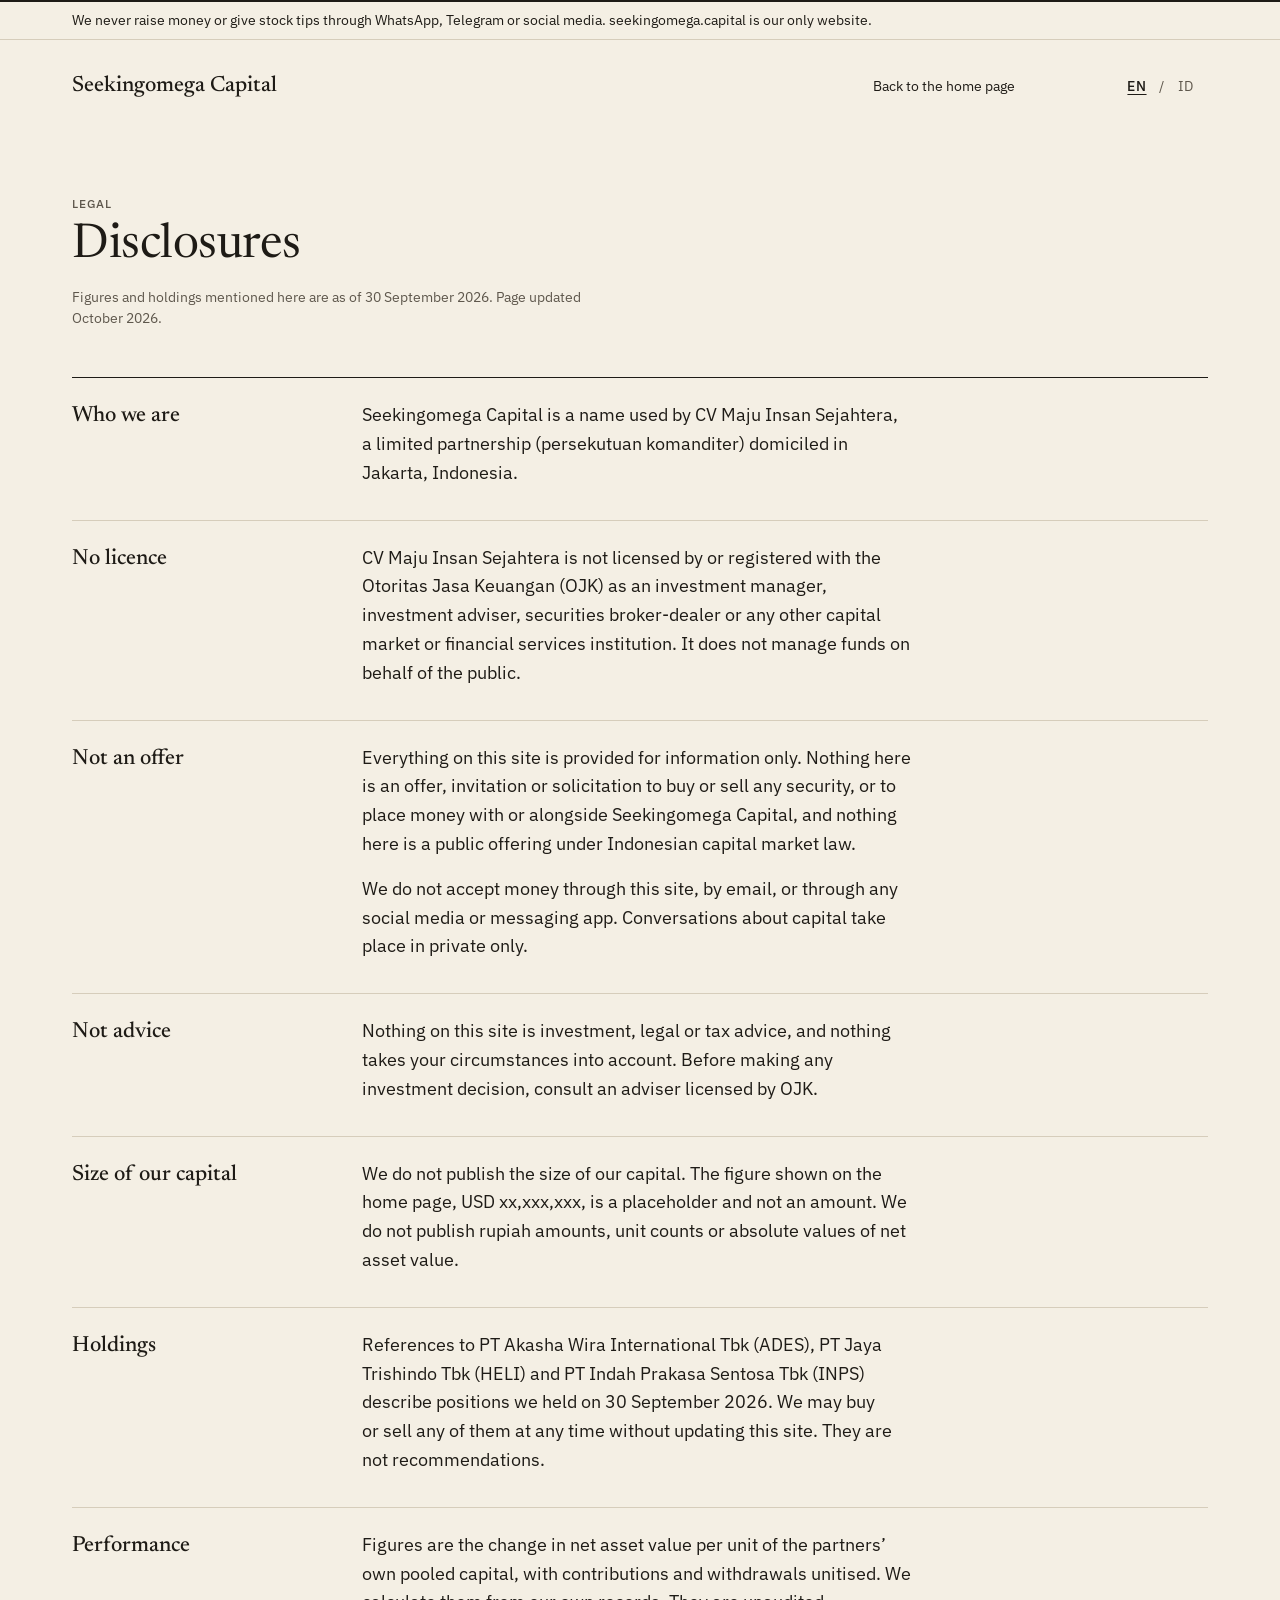
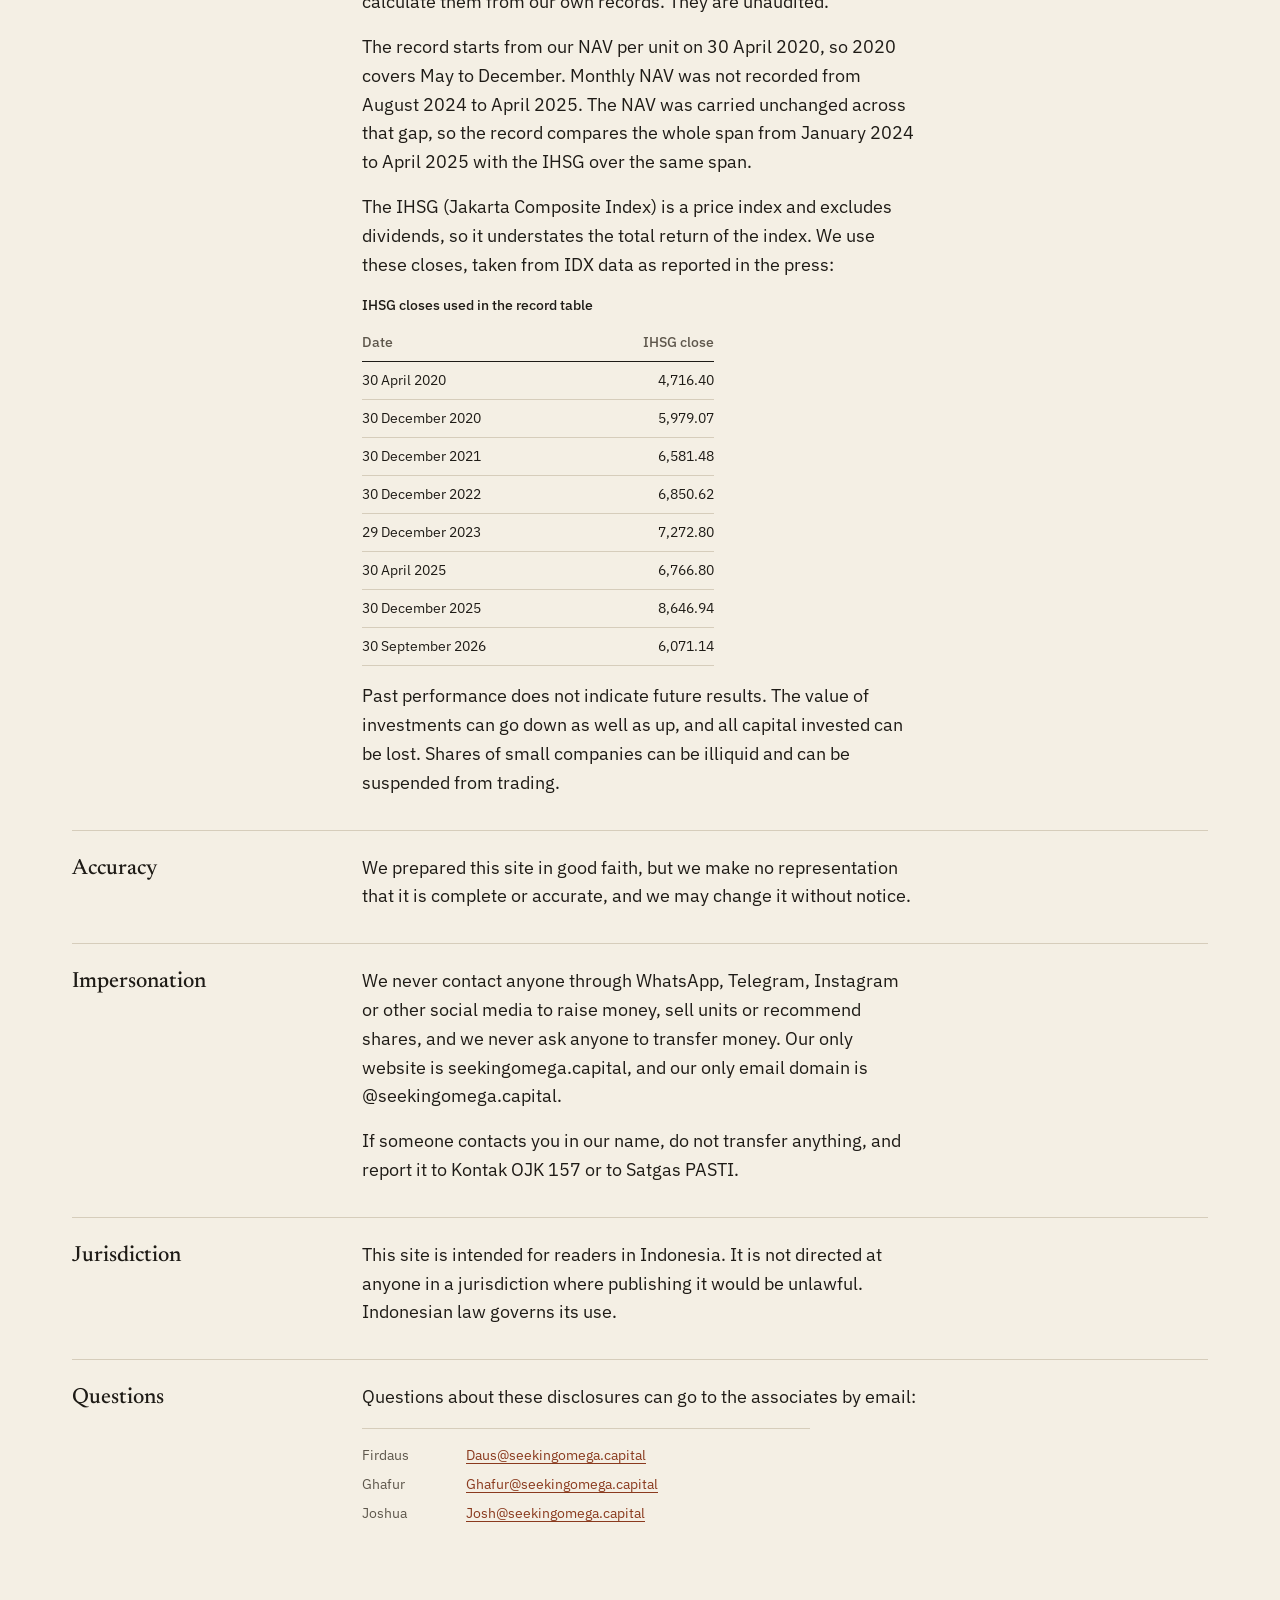
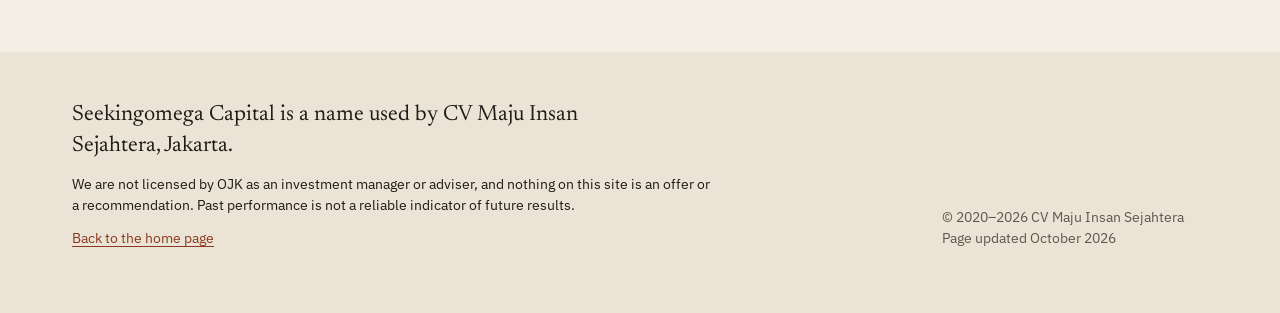
==== disclosures/index.html @ f0bbfca4 "Add Seekingomega Capital landing page Static bilingual (EN/ID) site for GitHub Pages with custom dom" ====
<!doctype html>
<html lang="en" class="no-js">
<head>
<meta charset="utf-8">
<meta name="viewport" content="width=device-width, initial-scale=1">
<title data-i18n="dc.title">Disclosures | Seekingomega Capital</title>
<meta name="description" data-i18n-content="dc.desc" content="Legal disclosures for Seekingomega Capital, a name used by CV Maju Insan Sejahtera, Jakarta. Not licensed by OJK. Not an offer.">
<link rel="canonical" href="https://seekingomega.capital/disclosures/">
<meta property="og:type" content="website">
<meta property="og:site_name" content="Seekingomega Capital">
<meta property="og:title" content="Disclosures | Seekingomega Capital">
<meta property="og:description" data-i18n-content="dc.desc" content="Legal disclosures for Seekingomega Capital, a name used by CV Maju Insan Sejahtera, Jakarta. Not licensed by OJK. Not an offer.">
<meta property="og:url" content="https://seekingomega.capital/disclosures/">
<meta property="og:locale" content="en_US">
<meta property="og:locale:alternate" content="id_ID">
<meta name="theme-color" media="(prefers-color-scheme: light)" content="#F4EFE4">
<meta name="theme-color" media="(prefers-color-scheme: dark)" content="#16130F">
<link rel="icon" href="../assets/favicon.svg" type="image/svg+xml">
<link rel="preconnect" href="https://fonts.googleapis.com">
<link rel="preconnect" href="https://fonts.gstatic.com" crossorigin>
<link rel="stylesheet" href="https://fonts.googleapis.com/css2?family=Newsreader:opsz,wght@6..72,400;6..72,500&amp;family=IBM+Plex+Sans:wght@400;500&amp;display=swap">
<link rel="stylesheet" href="../assets/site.css">
<script>document.documentElement.className = "js";</script>
<script src="../assets/site.js" defer></script>
</head>
<body>
<a class="skip" href="#main" data-i18n="skip">Skip to content</a>

<header class="site-header">
  <div class="notice">
    <p class="wrap" data-i18n="notice">We never raise money or give stock tips through WhatsApp, Telegram or social media. seekingomega.capital is our only website.</p>
  </div>
  <div class="wrap bar">
    <a class="wordmark" href="../">Seekingomega Capital</a>
    <nav class="nav" aria-label="Main" data-i18n-aria="nav.label">
      <ul>
        <li><a href="../" data-i18n="nav.home">Back to the home page</a></li>
      </ul>
    </nav>
    <div class="lang" role="group" aria-label="Language" data-i18n-aria="lang.label">
      <button type="button" data-lang-set="en" aria-pressed="true" lang="en">EN<span class="vh"> English</span></button>
      <span aria-hidden="true">/</span>
      <button type="button" data-lang-set="id" aria-pressed="false" lang="id">ID<span class="vh"> Bahasa Indonesia</span></button>
    </div>
  </div>
</header>

<main id="main" tabindex="-1">
  <div class="doc-head wrap">
    <p class="eyebrow" data-i18n="dc.eyebrow">Legal</p>
    <h1 id="doc-title" data-i18n="dc.h1">Disclosures</h1>
    <p class="stamp" data-i18n="dc.stamp">Figures and holdings mentioned here are as of 30 September 2026. Page updated October 2026.</p>
  </div>

  <div class="doc-wrap">
    <div data-lang-block="en" lang="en">
      <section class="doc-item" aria-labelledby="en-1">
        <div class="wrap grid">
          <h2 id="en-1">Who we are</h2>
          <div class="body">
            <p>Seekingomega Capital is a name used by CV Maju Insan Sejahtera, a limited partnership (<span lang="id">persekutuan komanditer</span>) domiciled in Jakarta, Indonesia.</p>
          </div>
        </div>
      </section>
      <section class="doc-item" aria-labelledby="en-2">
        <div class="wrap grid">
          <h2 id="en-2">No licence</h2>
          <div class="body">
            <p>CV Maju Insan Sejahtera is not licensed by or registered with the Otoritas Jasa Keuangan (OJK) as an investment manager, investment adviser, securities broker-dealer or any other capital market or financial services institution. It does not manage funds on behalf of the public.</p>
          </div>
        </div>
      </section>
      <section class="doc-item" aria-labelledby="en-3">
        <div class="wrap grid">
          <h2 id="en-3">Not an offer</h2>
          <div class="body">
            <p>Everything on this site is provided for information only. Nothing here is an offer, invitation or solicitation to buy or sell any security, or to place money with or alongside Seekingomega Capital, and nothing here is a public offering under Indonesian capital market law.</p>
            <p>We do not accept money through this site, by email, or through any social media or messaging app. Conversations about capital take place in private only.</p>
          </div>
        </div>
      </section>
      <section class="doc-item" aria-labelledby="en-4">
        <div class="wrap grid">
          <h2 id="en-4">Not advice</h2>
          <div class="body">
            <p>Nothing on this site is investment, legal or tax advice, and nothing takes your circumstances into account. Before making any investment decision, consult an adviser licensed by OJK.</p>
          </div>
        </div>
      </section>
      <section class="doc-item" aria-labelledby="en-5">
        <div class="wrap grid">
          <h2 id="en-5">Size of our capital</h2>
          <div class="body">
            <p>We do not publish the size of our capital. The figure shown on the home page, USD xx,xxx,xxx, is a placeholder and not an amount. We do not publish rupiah amounts, unit counts or absolute values of net asset value.</p>
          </div>
        </div>
      </section>
      <section class="doc-item" aria-labelledby="en-6">
        <div class="wrap grid">
          <h2 id="en-6">Holdings</h2>
          <div class="body">
            <p>References to PT Akasha Wira International Tbk (ADES), PT Jaya Trishindo Tbk (HELI) and PT Indah Prakasa Sentosa Tbk (INPS) describe positions we held on 30 September 2026. We may buy or sell any of them at any time without updating this site. They are not recommendations.</p>
          </div>
        </div>
      </section>
      <section class="doc-item" aria-labelledby="en-7">
        <div class="wrap grid">
          <h2 id="en-7">Performance</h2>
          <div class="body">
            <p>Figures are the change in net asset value per unit of the partners’ own pooled capital, with contributions and withdrawals unitised. We calculate them from our own records. They are unaudited.</p>
            <p>The record starts from our NAV per unit on 30 April 2020, so 2020 covers May to December. Monthly NAV was not recorded from August 2024 to April 2025. The NAV was carried unchanged across that gap, so the record compares the whole span from January 2024 to April 2025 with the IHSG over the same span.</p>
            <p>The IHSG (Jakarta Composite Index) is a price index and excludes dividends, so it understates the total return of the index. We use these closes, taken from IDX data as reported in the press:</p>
            <table class="closes">
              <caption>IHSG closes used in the record table</caption>
              <thead><tr><th scope="col">Date</th><th scope="col">IHSG close</th></tr></thead>
              <tbody>
                <tr><th scope="row">30 April 2020</th><td>4,716.40</td></tr>
                <tr><th scope="row">30 December 2020</th><td>5,979.07</td></tr>
                <tr><th scope="row">30 December 2021</th><td>6,581.48</td></tr>
                <tr><th scope="row">30 December 2022</th><td>6,850.62</td></tr>
                <tr><th scope="row">29 December 2023</th><td>7,272.80</td></tr>
                <tr><th scope="row">30 April 2025</th><td>6,766.80</td></tr>
                <tr><th scope="row">30 December 2025</th><td>8,646.94</td></tr>
                <tr><th scope="row">30 September 2026</th><td>6,071.14</td></tr>
              </tbody>
            </table>
            <p>Past performance does not indicate future results. The value of investments can go down as well as up, and all capital invested can be lost. Shares of small companies can be illiquid and can be suspended from trading.</p>
          </div>
        </div>
      </section>
      <section class="doc-item" aria-labelledby="en-8">
        <div class="wrap grid">
          <h2 id="en-8">Accuracy</h2>
          <div class="body">
            <p>We prepared this site in good faith, but we make no representation that it is complete or accurate, and we may change it without notice.</p>
          </div>
        </div>
      </section>
      <section class="doc-item" aria-labelledby="en-9">
        <div class="wrap grid">
          <h2 id="en-9">Impersonation</h2>
          <div class="body">
            <p>We never contact anyone through WhatsApp, Telegram, Instagram or other social media to raise money, sell units or recommend shares, and we never ask anyone to transfer money. Our only website is seekingomega.capital, and our only email domain is @seekingomega.capital.</p>
            <p>If someone contacts you in our name, do not transfer anything, and report it to Kontak OJK 157 or to Satgas PASTI.</p>
          </div>
        </div>
      </section>
      <section class="doc-item" aria-labelledby="en-10">
        <div class="wrap grid">
          <h2 id="en-10">Jurisdiction</h2>
          <div class="body">
            <p>This site is intended for readers in Indonesia. It is not directed at anyone in a jurisdiction where publishing it would be unlawful. Indonesian law governs its use.</p>
          </div>
        </div>
      </section>
      <section class="doc-item" aria-labelledby="en-q">
        <div class="wrap grid">
          <h2 id="en-q">Questions</h2>
          <div class="body">
            <p>Questions about these disclosures can go to the associates by email:</p>
            <dl class="addresses">
              <div><dt>Firdaus</dt><dd><a href="mailto:Daus@seekingomega.capital">Daus@seekingomega.capital</a></dd></div>
              <div><dt>Ghafur</dt><dd><a href="mailto:Ghafur@seekingomega.capital">Ghafur@seekingomega.capital</a></dd></div>
              <div><dt>Joshua</dt><dd><a href="mailto:Josh@seekingomega.capital">Josh@seekingomega.capital</a></dd></div>
            </dl>
          </div>
        </div>
      </section>
    </div>

    <div data-lang-block="id" lang="id" hidden>
      <section class="doc-item" aria-labelledby="id-1">
        <div class="wrap grid">
          <h2 id="id-1">Tentang kami</h2>
          <div class="body">
            <p>Seekingomega Capital adalah nama yang digunakan oleh CV Maju Insan Sejahtera, persekutuan komanditer yang berkedudukan di Jakarta, Indonesia.</p>
          </div>
        </div>
      </section>
      <section class="doc-item" aria-labelledby="id-2">
        <div class="wrap grid">
          <h2 id="id-2">Tidak berizin</h2>
          <div class="body">
            <p>CV Maju Insan Sejahtera tidak memiliki izin dari dan tidak terdaftar di Otoritas Jasa Keuangan (OJK) sebagai manajer investasi, penasihat investasi, perantara pedagang efek, atau lembaga pasar modal maupun lembaga jasa keuangan lainnya. CV Maju Insan Sejahtera tidak mengelola dana masyarakat.</p>
          </div>
        </div>
      </section>
      <section class="doc-item" aria-labelledby="id-3">
        <div class="wrap grid">
          <h2 id="id-3">Bukan penawaran</h2>
          <div class="body">
            <p>Seluruh isi situs ini disediakan hanya sebagai informasi. Tidak ada isi situs ini yang merupakan penawaran, ajakan, atau permintaan untuk membeli atau menjual efek apa pun, atau untuk menempatkan dana pada atau bersama Seekingomega Capital, dan tidak ada isi situs ini yang merupakan penawaran umum menurut peraturan perundang-undangan pasar modal Indonesia.</p>
            <p>Kami tidak menerima dana melalui situs ini, surel, media sosial, maupun aplikasi pesan. Pembicaraan mengenai modal hanya dilakukan secara tertutup.</p>
          </div>
        </div>
      </section>
      <section class="doc-item" aria-labelledby="id-4">
        <div class="wrap grid">
          <h2 id="id-4">Bukan nasihat</h2>
          <div class="body">
            <p>Isi situs ini bukan nasihat investasi, hukum, atau perpajakan, dan tidak memperhitungkan keadaan Anda. Sebelum mengambil keputusan investasi, konsultasikan dengan penasihat yang memiliki izin OJK.</p>
          </div>
        </div>
      </section>
      <section class="doc-item" aria-labelledby="id-5">
        <div class="wrap grid">
          <h2 id="id-5">Besaran modal</h2>
          <div class="body">
            <p>Kami tidak mempublikasikan besaran modal kami. Angka yang tercantum di halaman utama, USD xx.xxx.xxx, hanya penanda tempat dan bukan suatu jumlah. Kami tidak mempublikasikan jumlah dalam rupiah, jumlah unit, maupun nilai absolut NAB.</p>
          </div>
        </div>
      </section>
      <section class="doc-item" aria-labelledby="id-6">
        <div class="wrap grid">
          <h2 id="id-6">Kepemilikan</h2>
          <div class="body">
            <p>Penyebutan PT Akasha Wira International Tbk (ADES), PT Jaya Trishindo Tbk (HELI), dan PT Indah Prakasa Sentosa Tbk (INPS) menjelaskan posisi yang kami miliki pada 30 September 2026. Kami dapat membeli atau menjual saham tersebut kapan saja tanpa memperbarui situs ini. Penyebutan tersebut bukan rekomendasi.</p>
          </div>
        </div>
      </section>
      <section class="doc-item" aria-labelledby="id-7">
        <div class="wrap grid">
          <h2 id="id-7">Kinerja</h2>
          <div class="body">
            <p>Angka kinerja adalah perubahan nilai aktiva bersih per unit atas modal milik para mitra sendiri yang dihimpun bersama, dengan setoran dan penarikan dihitung dalam satuan unit. Angka ini kami hitung sendiri dari catatan kami dan tidak diaudit.</p>
            <p>Rekam jejak dimulai dari NAB per unit kami pada 30 April 2020, sehingga tahun 2020 mencakup Mei sampai Desember. NAB bulanan tidak dicatat dari Agustus 2024 sampai April 2025. Selama jeda tersebut NAB dianggap tetap, sehingga rekam jejak membandingkan seluruh rentang Januari 2024 sampai April 2025 dengan IHSG pada rentang yang sama.</p>
            <p>IHSG (Indeks Harga Saham Gabungan) adalah indeks harga dan tidak memperhitungkan dividen, sehingga lebih rendah daripada imbal hasil total indeks. Kami menggunakan harga penutupan berikut, yang berasal dari data BEI sebagaimana diberitakan media:</p>
            <table class="closes">
              <caption>Penutupan IHSG yang digunakan dalam tabel kinerja</caption>
              <thead><tr><th scope="col">Tanggal</th><th scope="col">Penutupan IHSG</th></tr></thead>
              <tbody>
                <tr><th scope="row">30 April 2020</th><td>4.716,40</td></tr>
                <tr><th scope="row">30 Desember 2020</th><td>5.979,07</td></tr>
                <tr><th scope="row">30 Desember 2021</th><td>6.581,48</td></tr>
                <tr><th scope="row">30 Desember 2022</th><td>6.850,62</td></tr>
                <tr><th scope="row">29 Desember 2023</th><td>7.272,80</td></tr>
                <tr><th scope="row">30 April 2025</th><td>6.766,80</td></tr>
                <tr><th scope="row">30 Desember 2025</th><td>8.646,94</td></tr>
                <tr><th scope="row">30 September 2026</th><td>6.071,14</td></tr>
              </tbody>
            </table>
            <p>Kinerja masa lalu bukan merupakan indikator yang dapat diandalkan untuk hasil di masa depan. Nilai investasi dapat turun maupun naik, dan seluruh modal yang ditempatkan dapat hilang. Saham perusahaan kecil dapat kurang likuid dan perdagangannya dapat dihentikan sementara.</p>
          </div>
        </div>
      </section>
      <section class="doc-item" aria-labelledby="id-8">
        <div class="wrap grid">
          <h2 id="id-8">Ketepatan informasi</h2>
          <div class="body">
            <p>Kami menyusun situs ini dengan iktikad baik, tetapi kami tidak menyatakan bahwa isinya lengkap atau akurat, dan kami dapat mengubahnya tanpa pemberitahuan.</p>
          </div>
        </div>
      </section>
      <section class="doc-item" aria-labelledby="id-9">
        <div class="wrap grid">
          <h2 id="id-9">Penipuan yang mengatasnamakan kami</h2>
          <div class="body">
            <p>Kami tidak pernah menghubungi siapa pun melalui WhatsApp, Telegram, Instagram, atau media sosial lain untuk menghimpun dana, menjual unit, atau merekomendasikan saham, dan tidak pernah meminta siapa pun mentransfer dana. Satu-satunya situs kami adalah seekingomega.capital, dan satu-satunya domain surel kami adalah @seekingomega.capital.</p>
            <p>Apabila ada pihak yang menghubungi Anda atas nama kami, jangan mentransfer apa pun, dan laporkan kepada Kontak OJK 157 atau Satgas PASTI.</p>
          </div>
        </div>
      </section>
      <section class="doc-item" aria-labelledby="id-10">
        <div class="wrap grid">
          <h2 id="id-10">Yurisdiksi</h2>
          <div class="body">
            <p>Situs ini ditujukan bagi pembaca di Indonesia dan tidak ditujukan kepada siapa pun di yurisdiksi yang melarang publikasinya. Penggunaan situs ini tunduk pada hukum Indonesia.</p>
          </div>
        </div>
      </section>
      <section class="doc-item" aria-labelledby="id-q">
        <div class="wrap grid">
          <h2 id="id-q">Pertanyaan</h2>
          <div class="body">
            <p>Pertanyaan mengenai pengungkapan ini dapat dikirim melalui surel kepada para associate:</p>
            <dl class="addresses">
              <div><dt>Firdaus</dt><dd><a href="mailto:Daus@seekingomega.capital">Daus@seekingomega.capital</a></dd></div>
              <div><dt>Ghafur</dt><dd><a href="mailto:Ghafur@seekingomega.capital">Ghafur@seekingomega.capital</a></dd></div>
              <div><dt>Joshua</dt><dd><a href="mailto:Josh@seekingomega.capital">Josh@seekingomega.capital</a></dd></div>
            </dl>
          </div>
        </div>
      </section>
    </div>
  </div>
</main>

<footer class="site-footer">
  <div class="wrap grid">
    <div class="foot-main">
      <p class="entity" data-i18n="ft.entity">Seekingomega Capital is a name used by CV Maju Insan Sejahtera, Jakarta.</p>
      <p data-i18n="ft.legal">We are not licensed by OJK as an investment manager or adviser, and nothing on this site is an offer or a recommendation. Past performance is not a reliable indicator of future results.</p>
      <p><a href="../" data-i18n="ft.home">Back to the home page</a></p>
    </div>
    <div class="foot-meta">
      <p>© 2020–2026 CV Maju Insan Sejahtera</p>
      <p data-i18n="ft.updated">Page updated October 2026</p>
    </div>
  </div>
</footer>
</body>
</html>
---- assets/site.css ----
:root {
  --paper: #F4EFE4;
  --paper-raised: #FBF8F1;
  --paper-sunk: #EBE4D6;
  --ink: #1E1B16;
  --ink-muted: #5E574C;
  --rule: #D6CDBB;
  --accent: #8A3A1E;
  --accent-strong: #6E2D16;
  color-scheme: light;

  --serif: "Newsreader", Georgia, "Times New Roman", serif;
  --sans: "IBM Plex Sans", system-ui, -apple-system, "Segoe UI", sans-serif;

    --f5: 4rem;      --l5: 1;
  --f4: 3rem;      --l4: 1.05;
  --f3: 2.25rem;   --l3: 1.15;
  --f2: 1.75rem;   --l2: 1.25;
  --f1: 1.375rem;  --l1: 1.4;
  --f0: 1.125rem;  --l0: 1.6;
  --fm1: 0.875rem; --lm1: 1.5;
  --fm2: 0.75rem;  --lm2: 1.4;

    --s-1: 0.25rem; --s-2: 0.5rem; --s-3: 0.75rem; --s-4: 1rem; --s-5: 1.5rem;
  --s-6: 2rem; --s-7: 3rem; --s-8: 4rem; --s-9: 6rem; --s-10: 8rem;

  --gutter: 1rem;
  --section: var(--s-8);
}

@media (prefers-color-scheme: dark) {
  :root:not([data-theme="light"]) {
    --paper: #16130F;
    --paper-raised: #1F1B16;
    --paper-sunk: #2A241D;
    --ink: #ECE5D8;
    --ink-muted: #A89F90;
    --rule: #3A332A;
    --accent: #D98A5F;
    --accent-strong: #E8A47E;
    color-scheme: dark;
  }
}
:root[data-theme="dark"] {
  --paper: #16130F;
  --paper-raised: #1F1B16;
  --paper-sunk: #2A241D;
  --ink: #ECE5D8;
  --ink-muted: #A89F90;
  --rule: #3A332A;
  --accent: #D98A5F;
  --accent-strong: #E8A47E;
  color-scheme: dark;
}

*, *::before, *::after { box-sizing: border-box; }
html { -webkit-text-size-adjust: 100%; text-size-adjust: 100%; }
body {
  margin: 0;
  background: var(--paper);
  color: var(--ink);
  font-family: var(--sans);
  font-size: var(--f0);
  line-height: var(--l0);
  font-weight: 400;
  font-variant-numeric: lining-nums;
  font-synthesis: none;
  -webkit-font-smoothing: antialiased;
  overflow-wrap: break-word;
}
h1, h2, h3, h4, p, ol, ul, dl, dd { margin: 0; }
ol, ul { padding: 0; list-style: none; }
h1, h2, h3, h4 { font-weight: 400; text-wrap: balance; }
p, li, dd { text-wrap: pretty; }
p { max-width: 36rem; }
strong, b { font-weight: 500; }

a {
  color: var(--accent);
  text-decoration-line: underline;
  text-decoration-thickness: 1px;
  text-underline-offset: 0.2em;
}
a:hover { color: var(--accent-strong); text-decoration-thickness: 2px; }
a:active { color: var(--accent-strong); text-underline-offset: 0.1em; }
:focus-visible {
  outline: 2px solid var(--accent);
  outline-offset: 3px;
  border-radius: 2px;
}
main:focus { outline: none; }

@media (prefers-reduced-motion: no-preference) {
  html { scroll-behavior: smooth; }
  a, button, .button {
    transition: color 120ms ease, background-color 120ms ease, text-decoration-color 120ms ease;
  }
}

.vh {
  position: absolute; width: 1px; height: 1px; margin: -1px; padding: 0;
  overflow: hidden; clip: rect(0 0 0 0); clip-path: inset(50%); white-space: nowrap; border: 0;
}

.skip {
  position: absolute; left: var(--s-4); top: -10rem; z-index: 2;
  background: var(--paper); color: var(--ink);
  padding: var(--s-2) var(--s-4);
  font-size: var(--fm1); line-height: var(--lm1);
  border: 1px solid var(--ink); border-radius: 2px;
}
.skip:focus { top: var(--s-4); }

.eyebrow {
  font-family: var(--sans);
  font-size: var(--fm2);
  line-height: var(--lm2);
  font-weight: 500;
  text-transform: uppercase;
  letter-spacing: 0.08em;
  color: var(--ink-muted);
  margin-bottom: var(--s-2);
}
h1 {
  font-family: var(--serif);
  font-size: var(--f3);
  line-height: var(--l3);
  letter-spacing: -0.01em;
}
h2 {
  font-family: var(--serif);
  font-size: var(--f2);
  line-height: var(--l2);
  font-weight: 500;
}
h3, h4 {
  font-family: var(--serif);
  font-size: var(--f1);
  line-height: var(--l1);
  font-weight: 500;
}

.wrap {
  max-width: 75rem;
  margin-inline: auto;
  padding-inline: var(--gutter);
}
.grid { display: grid; grid-template-columns: minmax(0, 1fr); column-gap: 1.5rem; }
.grid > * { min-width: 0; }

.section > .wrap {
  position: relative;
  padding-block: var(--s-5) var(--section);
}
.section > .wrap::before {
  content: "";
  position: absolute;
  top: 0;
  left: var(--gutter);
  right: var(--gutter);
  border-top: 1px solid var(--ink);
}

@media (min-width: 40rem) {
  :root { --gutter: 2rem; --section: var(--s-9); }
  .grid { grid-template-columns: repeat(6, minmax(0, 1fr)); }
  h1 { font-size: var(--f4); line-height: var(--l4); }
  h2 { font-size: var(--f3); line-height: var(--l3); font-weight: 400; }
}
@media (min-width: 64rem) {
  .grid { grid-template-columns: repeat(12, minmax(0, 1fr)); }
  h1 { font-size: var(--f5); line-height: var(--l5); }
}

.notice {
  border-top: 2px solid var(--ink);
  border-bottom: 1px solid var(--rule);
  font-size: var(--fm1);
  line-height: var(--lm1);
  padding-block: var(--s-2);
}
.notice p { max-width: 75rem; }

.bar {
  display: grid;
  grid-template-columns: minmax(0, 1fr) auto;
  grid-template-areas: "mark lang" "nav nav";
  align-items: center;
  column-gap: 1.5rem;
  row-gap: var(--s-2);
  padding-block: var(--s-4) var(--s-3);
}
.wordmark {
  grid-area: mark;
  font-family: var(--serif);
  font-size: var(--f1);
  line-height: var(--l1);
  font-weight: 500;
  color: var(--ink);
  text-decoration: none;
}
.wordmark:hover { color: var(--ink); text-decoration-line: underline; text-decoration-thickness: 1px; }

.nav { grid-area: nav; }
.nav ul { display: flex; flex-wrap: wrap; column-gap: var(--s-5); row-gap: 0; }
.nav a {
  display: inline-flex;
  align-items: baseline;
  gap: var(--s-2);
  padding-block: var(--s-2);
  font-size: var(--fm1);
  line-height: var(--lm1);
  color: var(--ink);
  text-decoration-line: none;
  white-space: nowrap;
}
.nav .sn {
  font-size: var(--fm2);
  line-height: var(--lm2);
  color: var(--ink-muted);
  font-variant-numeric: tabular-nums lining-nums;
}
.nav a:hover { color: var(--accent-strong); }
.nav a:hover span:last-child { text-decoration-line: underline; text-decoration-thickness: 1px; }
.nav a[aria-current="true"] span:last-child {
  font-weight: 500;
  text-decoration-line: underline;
  text-decoration-thickness: 1px;
}

.lang {
  grid-area: lang;
  display: flex;
  align-items: center;
  justify-self: end;
  font-size: var(--fm1);
  line-height: var(--lm1);
  color: var(--ink-muted);
}
.lang button {
  appearance: none;
  background: none;
  border: 0;
  border-radius: 2px;
  margin: 0;
  padding: var(--s-2) var(--s-2);
  min-width: 2.75rem;
  min-height: 2.75rem;
  font: inherit;
  letter-spacing: 0.04em;
  color: var(--ink-muted);
  cursor: pointer;
}
.lang button:hover { color: var(--accent-strong); }
.lang button[aria-pressed="true"] {
  color: var(--ink);
  font-weight: 500;
  text-decoration-line: underline;
  text-decoration-thickness: 1px;
  text-underline-offset: 0.2em;
}
.lang button:hover, .lang button[aria-pressed="true"]:hover { color: var(--accent-strong); }
.lang button:active { color: var(--accent-strong); text-underline-offset: 0.1em; }
.no-js .lang { visibility: hidden; }

@media (min-width: 64rem) {
  .bar {
    grid-template-columns: repeat(12, minmax(0, 1fr));
    grid-template-areas: none;
    padding-block: var(--s-5);
  }
  .wordmark { grid-area: auto; grid-column: 1 / 4; grid-row: 1; }
  .nav { grid-area: auto; grid-column: 4 / 11; grid-row: 1; justify-self: end; }
  .lang {
    grid-area: auto; grid-column: 11 / 13; grid-row: 1;
  }
}

.hero > .wrap { padding-block: var(--s-7) var(--section); }
.hero-body { margin-top: var(--s-5); }
.hero .lede { margin-bottom: var(--s-5); }

.facts {
  margin-top: var(--s-7);
  border-top: 1px solid var(--ink);
  font-size: var(--fm1);
  line-height: var(--lm1);
}
.facts > div {
  display: grid;
  grid-template-columns: minmax(0, 2fr) minmax(0, 3fr);
  column-gap: var(--s-4);
  padding-block: var(--s-3);
  border-bottom: 1px solid var(--rule);
  align-items: baseline;
}
.facts dt {
  font-size: var(--fm2);
  line-height: var(--lm2);
  font-weight: 500;
  text-transform: uppercase;
  letter-spacing: 0.08em;
  color: var(--ink-muted);
}
.facts dd { font-variant-numeric: tabular-nums lining-nums; }

@media (min-width: 40rem) {
  .hero > .wrap { padding-block: var(--s-8) var(--section); }
  .hero-main { grid-column: 1 / 7; }
  .hero-body { grid-column: 3 / 7; margin-top: var(--s-6); }
  .facts { grid-column: 1 / 7; display: grid; grid-template-columns: repeat(2, minmax(0, 1fr)); column-gap: 1.5rem; }
}
@media (min-width: 40rem) and (max-width: 63.99rem) {
  .facts > div:last-child {
    grid-column: 1 / -1;
    grid-template-columns: calc(((100% - 1.5rem) / 2 - var(--s-4)) * 0.4) minmax(0, 1fr);
  }
}
@media (min-width: 64rem) {
  .hero-main { grid-column: 1 / 11; }
  .hero-body { grid-column: 5 / 11; grid-row: 2; margin-top: var(--s-7); }
  .facts {
    grid-column: 1 / 4;
    grid-row: 2;
    display: block;
    align-self: start;
    margin-top: var(--s-7);
  }
  .facts > div { grid-template-columns: minmax(0, 1fr); row-gap: var(--s-1); }
}

.rail { margin-bottom: var(--s-6); }
.sec-n {
  font-family: var(--serif);
  font-size: var(--f3);
  line-height: var(--l3);
  color: var(--ink-muted);
  font-variant-numeric: tabular-nums lining-nums;
  margin-bottom: var(--s-3);
}
.objective {
  font-family: var(--serif);
  font-size: var(--f1);
  line-height: var(--l1);
}
.sub {
  margin-top: var(--s-7);
  margin-bottom: var(--s-5);
  padding-bottom: var(--s-3);
  border-bottom: 1px solid var(--ink);
}
.principles { counter-reset: p; }
.principles li {
  counter-increment: p;
  display: grid;
  grid-template-columns: 2rem minmax(0, 1fr);
  column-gap: var(--s-4);
  align-items: baseline;
}
.principles li + li { margin-top: var(--s-5); }
.principles li::before {
  content: counter(p);
  grid-row: 1;
  font-family: var(--sans);
  font-size: var(--fm1);
  line-height: var(--lm1);
  font-weight: 500;
  color: var(--ink-muted);
  font-variant-numeric: tabular-nums lining-nums;
}
.principles h4 { margin-bottom: var(--s-1); }
.principles p { grid-column: 2; }

.situations { display: grid; grid-template-columns: minmax(0, 1fr); row-gap: var(--s-6); }
.situations > div {
  display: grid;
  grid-template-rows: auto auto 1fr;
  align-content: start;
}
.situations dt {
  align-self: end;
  font-family: var(--serif);
  font-size: var(--f1);
  line-height: var(--l1);
  font-weight: 500;
}
.situations .term {
  font-size: var(--fm1);
  line-height: var(--lm1);
  color: var(--ink-muted);
  margin-bottom: var(--s-2);
}
.situations dd:last-child { font-size: var(--f0); line-height: var(--l0); }

@media (min-width: 40rem) {
  .section > .wrap.grid { align-items: baseline; }
  .rail { grid-column: 1 / 3; margin-bottom: 0; }
  .section .content { grid-column: 3 / 7; }
  .situations {
    grid-template-columns: repeat(2, minmax(0, 1fr));
    grid-auto-rows: auto auto auto;
    column-gap: 1.5rem;
    row-gap: var(--s-6);
  }
  @supports (grid-template-rows: subgrid) {
    .situations > div { grid-row: span 3; grid-template-rows: subgrid; row-gap: 0; }
  }
}
@media (min-width: 64rem) {
  .rail { grid-column: 1 / 4; position: sticky; top: var(--s-6); }
  .section .content { grid-column: 4 / 13; }
  .approach .content > .objective { max-width: 40rem; }
}

.record .objective { max-width: 40rem; }
@media (min-width: 40rem) and (max-width: 63.99rem) {
  .record .rail { grid-column: 1 / -1; margin-bottom: var(--s-6); }
  .record .content { grid-column: 1 / -1; }
}

.panel {
  margin-top: var(--s-6);
  background: var(--paper-raised);
  border: 1px solid var(--rule);
  border-radius: 2px;
  padding: var(--s-4) var(--s-3) var(--s-4);
}
.ledger-table {
  width: 100%;
  border-collapse: collapse;
  font-size: var(--fm1);
  line-height: var(--lm1);
  font-variant-numeric: tabular-nums lining-nums;
}
.ledger-table caption {
  caption-side: top;
  text-align: left;
  padding-bottom: var(--s-5);
}
.cap-title {
  display: block;
  font-family: var(--serif);
  font-size: var(--f1);
  line-height: var(--l1);
  font-weight: 500;
  text-wrap: balance;
}
.stamp {
  font-size: var(--fm1);
  line-height: var(--lm1);
  color: var(--ink-muted);
}
.ledger-table thead th {
  font-size: var(--fm2);
  line-height: var(--lm2);
  font-weight: 500;
  color: var(--ink-muted);
  text-align: left;
  vertical-align: bottom;
  padding: 0 0 var(--s-3);
  border-bottom: 1px solid var(--ink);
  hyphens: manual;
}
.ledger-table th.num, .ledger-table td { text-align: right; }
.ledger-table td { white-space: nowrap; padding-left: var(--s-3); }
.ledger-table thead th.num { padding-left: var(--s-3); }
.ledger-table tbody th,
.ledger-table tfoot th { text-align: left; font-weight: 400; }
.ledger-table tbody th, .ledger-table tbody td,
.ledger-table tfoot th, .ledger-table tfoot td {
  padding-top: var(--s-3);
  padding-bottom: var(--s-3);
  vertical-align: baseline;
}
.ledger-table tbody tr { border-bottom: 1px solid var(--rule); }
.ledger-table tbody tr:last-child { border-bottom: 0; }
.ledger-table tbody tr:hover { background: var(--paper-sunk); }
.ledger-table tbody th, .ledger-table tfoot th { padding-left: var(--s-2); }
.ledger-table tbody td:last-child, .ledger-table tfoot td:last-child { padding-right: var(--s-2); }
.ledger-table thead th:first-child { padding-left: var(--s-2); }
.ledger-table thead th:last-child { padding-right: var(--s-2); }

.ledger-table tfoot { background: var(--paper-sunk); }
.ledger-table tfoot th, .ledger-table tfoot td { font-weight: 500; }
.ledger-table tfoot tr:first-child th,
.ledger-table tfoot tr:first-child td { border-top: 1px solid var(--ink); }
.ledger-table tfoot tr + tr th, .ledger-table tfoot tr + tr td { border-top: 1px solid var(--rule); }

.ledger-table sup {
  position: relative;
  top: -0.6em;
  font-size: var(--fm2);
  line-height: 0;
  vertical-align: baseline;
  margin-left: 0.15em;
}
.ledger-table sup a { text-decoration-line: none; font-weight: 500; }
.ledger-table sup a:hover { text-decoration-line: underline; }

.ledger-table .nil {
  white-space: normal;
  font-size: var(--fm1);
  line-height: var(--lm1);
  font-weight: 400;
  color: var(--ink-muted);
}
@media (max-width: 39.99rem) {
  .ledger-table tr {
    display: grid;
    grid-template-columns: repeat(3, minmax(0, 1fr));
    column-gap: var(--s-3);
    align-items: baseline;
  }
  .ledger-table thead tr { border-bottom: 1px solid var(--ink); }
  .ledger-table thead th { border-bottom: 0; }
  .ledger-table thead th.num { padding-left: 0; }
  .ledger-table thead th:first-child {
    position: absolute; width: 1px; height: 1px; padding: 0;
    overflow: hidden; clip-path: inset(50%); white-space: nowrap;
  }
  .ledger-table th[scope="row"] { grid-column: 1 / -1; padding: var(--s-3) var(--s-2) 0; }
  .ledger-table tbody td, .ledger-table tfoot td { padding: var(--s-1) 0 var(--s-3); }
  .ledger-table tbody td:last-child, .ledger-table tfoot td:last-child { padding-right: var(--s-2); }
  .ledger-table td[colspan="2"] { grid-column: span 2; }
  .ledger-table tfoot tr:first-child td, .ledger-table tfoot tr + tr td { border-top: 0; }
}
@media (max-width: 22.49rem) {
  .panel { padding-inline: var(--s-2); }
}
.after-panel {
  display: flex;
  flex-wrap: wrap;
  justify-content: space-between;
  column-gap: var(--s-6);
  row-gap: var(--s-1);
  margin-top: var(--s-4);
}
.months {
  font-size: var(--fm1);
  line-height: var(--lm1);
  color: var(--ink-muted);
}

.footnotes {
  margin-top: var(--s-6);
  list-style: decimal;
  padding-left: var(--s-5);
  font-size: var(--fm2);
  line-height: var(--lm2);
  font-weight: 500;
  color: var(--ink-muted);
  font-variant-numeric: tabular-nums lining-nums;
}
.footnotes li { padding-left: var(--s-1); max-width: 40rem; }
.footnotes li + li { margin-top: var(--s-2); }
.footnotes li:target { color: var(--ink); }
.not-offer {
  margin-top: var(--s-5);
  font-size: var(--fm1);
  line-height: var(--lm1);
}
.not-offer a { display: inline-block; margin-top: var(--s-2); }

@media (min-width: 40rem) {
  .panel { padding: var(--s-5); }
  .ledger-table { font-size: var(--f0); line-height: var(--l0); }
  .ledger-table th.num { width: 7.5rem; }
  .ledger-table thead th.num, .ledger-table .nil { white-space: nowrap; }
  .ledger-table td { padding-left: var(--s-5); }
  .ledger-table thead th.num { padding-left: var(--s-5); }
  .ledger-table tbody tr { border-bottom: 0; }
  .ledger-table tbody tr:first-child th, .ledger-table tbody tr:first-child td { padding-top: var(--s-4); }
  .ledger-table tbody tr:last-child th, .ledger-table tbody tr:last-child td { padding-bottom: var(--s-4); }
  .ledger-table tbody th, .ledger-table tbody td { padding-top: var(--s-2); padding-bottom: var(--s-2); }
  .ledger-table tbody .lead,
  .ledger-table tfoot .lead { display: flex; align-items: baseline; align-items: last baseline; }
  .ledger-table tbody .lead::after {
    content: "";
    flex: 1 1 auto;
    min-width: var(--s-6);
    margin-left: var(--s-3);
    border-bottom: 1px dotted var(--ink-muted);
    opacity: 0.55;
  }
}
@media (min-width: 64rem) {
  .panel { padding: var(--s-6) var(--s-7) var(--s-6); }
  .ledger-table th.num { width: 8rem; }
  .footnotes { columns: 2; column-gap: var(--s-6); }
  .footnotes li { break-inside: avoid; max-width: none; }
}

.holdings-list li {
  display: grid;
  grid-template-columns: 7rem minmax(0, 1fr);
  column-gap: var(--s-4);
  padding-block: var(--s-5);
  border-bottom: 1px solid var(--rule);
  align-items: baseline;
}
.code {
  font-size: var(--f1);
  line-height: var(--l1);
  font-weight: 500;
  letter-spacing: 0.02em;
}
.tick-ex {
  font-size: var(--fm2);
  line-height: var(--lm2);
  font-weight: 500;
  letter-spacing: 0.08em;
  text-transform: uppercase;
  color: var(--ink-muted);
  margin-right: var(--s-1);
}
.company { font-size: var(--f0); line-height: var(--l0); padding-top: 0; }
.business {
  margin-top: var(--s-1);
  font-size: var(--fm1);
  line-height: var(--lm1);
  color: var(--ink-muted);
}
.stamp-line {
  margin-top: var(--s-5);
  font-size: var(--fm1);
  line-height: var(--lm1);
  color: var(--ink-muted);
}
@media (min-width: 64rem) {
  .holdings-list li { grid-template-columns: repeat(9, minmax(0, 1fr)); column-gap: 1.5rem; }
  .holdings-list .code { grid-column: 1 / 3; }
  .holdings-list li > div { grid-column: 3 / 10; }
}

.people-intro { margin-bottom: var(--s-6); }
.person {
  display: grid;
  grid-template-columns: minmax(0, 1fr);
  row-gap: var(--s-3);
  padding-top: var(--s-5);
  border-top: 1px solid var(--rule);
}
.person + .person { margin-top: var(--s-7); }
.person h3 { font-size: var(--f2); line-height: var(--l2); }
.person .eyebrow { margin-bottom: var(--s-1); }
.mail { margin-top: var(--s-3); font-size: var(--fm1); line-height: var(--lm1); }
@media (min-width: 64rem) {
  .person { grid-template-columns: repeat(9, minmax(0, 1fr)); column-gap: 1.5rem; align-items: baseline; }
  .person .who { grid-column: 1 / 4; }
  .person .about { grid-column: 4 / 10; }
}

.contact-body p + p { margin-top: var(--s-4); }
.contact-body .cta { margin-top: var(--s-6); }
.button {
  display: inline-block;
  padding: var(--s-3) var(--s-5);
  border: 1px solid var(--ink);
  border-radius: 2px;
  background: transparent;
  color: var(--ink);
  font-size: var(--fm1);
  line-height: var(--lm1);
  font-weight: 500;
  text-decoration: none;
}
.button:hover { background: var(--ink); color: var(--paper); text-decoration: none; }
.button:active { background: var(--accent-strong); border-color: var(--accent-strong); color: var(--paper); }
.addresses {
  margin-top: var(--s-5);
  padding-top: var(--s-4);
  border-top: 1px solid var(--rule);
  display: grid;
  row-gap: var(--s-2);
  font-size: var(--fm1);
  line-height: var(--lm1);
  max-width: 28rem;
}
.addresses > div { display: grid; grid-template-columns: 5.5rem minmax(0, 1fr); column-gap: var(--s-4); }
.addresses dt { color: var(--ink-muted); }
.place {
  margin-top: var(--s-5);
  font-size: var(--fm2);
  line-height: var(--lm2);
  font-weight: 500;
  text-transform: uppercase;
  letter-spacing: 0.08em;
  color: var(--ink-muted);
}
@media (min-width: 64rem) {
  .section .contact-body { grid-column: 7 / 13; }
}

.site-footer {
  background: var(--paper-sunk);
  padding-block: var(--s-7) var(--s-8);
  font-size: var(--fm1);
  line-height: var(--lm1);
}
.site-footer .grid { row-gap: var(--s-5); }
.foot-main > * + * { margin-top: var(--s-3); }
.foot-main p { max-width: 40rem; }
.foot-main .entity {
  font-family: var(--serif);
  font-size: var(--f1);
  line-height: var(--l1);
  color: var(--ink);
}
.foot-meta { color: var(--ink-muted); }
@media (min-width: 40rem) {
  .foot-main { grid-column: 1 / 5; }
  .foot-meta { grid-column: 1 / -1; align-self: start; }
}
@media (min-width: 64rem) {
  .foot-main { grid-column: 1 / 9; }
  .foot-meta { grid-column: 10 / 13; align-self: end; }
}

.doc-head { padding-block: var(--s-8) var(--s-7); }
.doc-head h1 { font-size: var(--f3); line-height: var(--l3); }
.doc-head .stamp { margin-top: var(--s-4); }
.doc-item > .wrap { position: relative; padding-block: var(--s-5) var(--s-6); row-gap: var(--s-3); }
.doc-item > .wrap::before {
  content: "";
  position: absolute;
  top: 0;
  left: var(--gutter);
  right: var(--gutter);
  border-top: 1px solid var(--rule);
}
.doc-item:first-child > .wrap::before { border-top-color: var(--ink); }
.doc-item h2 {
  font-size: var(--f1);
  line-height: var(--l1);
  font-weight: 500;
}
.doc-item .body > * + * { margin-top: var(--s-4); }
.doc-wrap { padding-bottom: var(--s-9); }
.closes {
  width: min(100%, 22rem);
  border-collapse: collapse;
  font-size: var(--fm1);
  line-height: var(--lm1);
  font-variant-numeric: tabular-nums lining-nums;
}
.closes caption { caption-side: top; text-align: left; font-weight: 500; color: var(--ink); padding-bottom: var(--s-2); }
.closes th, .closes td { padding: var(--s-2) 0; border-bottom: 1px solid var(--rule); text-align: left; font-weight: 400; }
.closes td { text-align: right; padding-left: var(--s-7); }
.closes thead th { font-weight: 500; color: var(--ink-muted); border-bottom-color: var(--ink); }
.closes thead th:last-child { text-align: right; }
[data-lang-block][hidden] { display: none; }
@media (min-width: 40rem) {
  .doc-head h1 { font-size: var(--f4); line-height: var(--l4); }
  .doc-item h2 { grid-column: 1 / 3; }
  .doc-item .body { grid-column: 3 / 7; }
}
@media (min-width: 64rem) {
  .doc-item h2 { grid-column: 1 / 4; }
  .doc-item .body { grid-column: 4 / 10; }
}

@media print {
  .notice, .nav, .lang, .skip, .cta { display: none; }
  body { background: #fff; color: #000; }
  .panel { border-color: #999; }
}
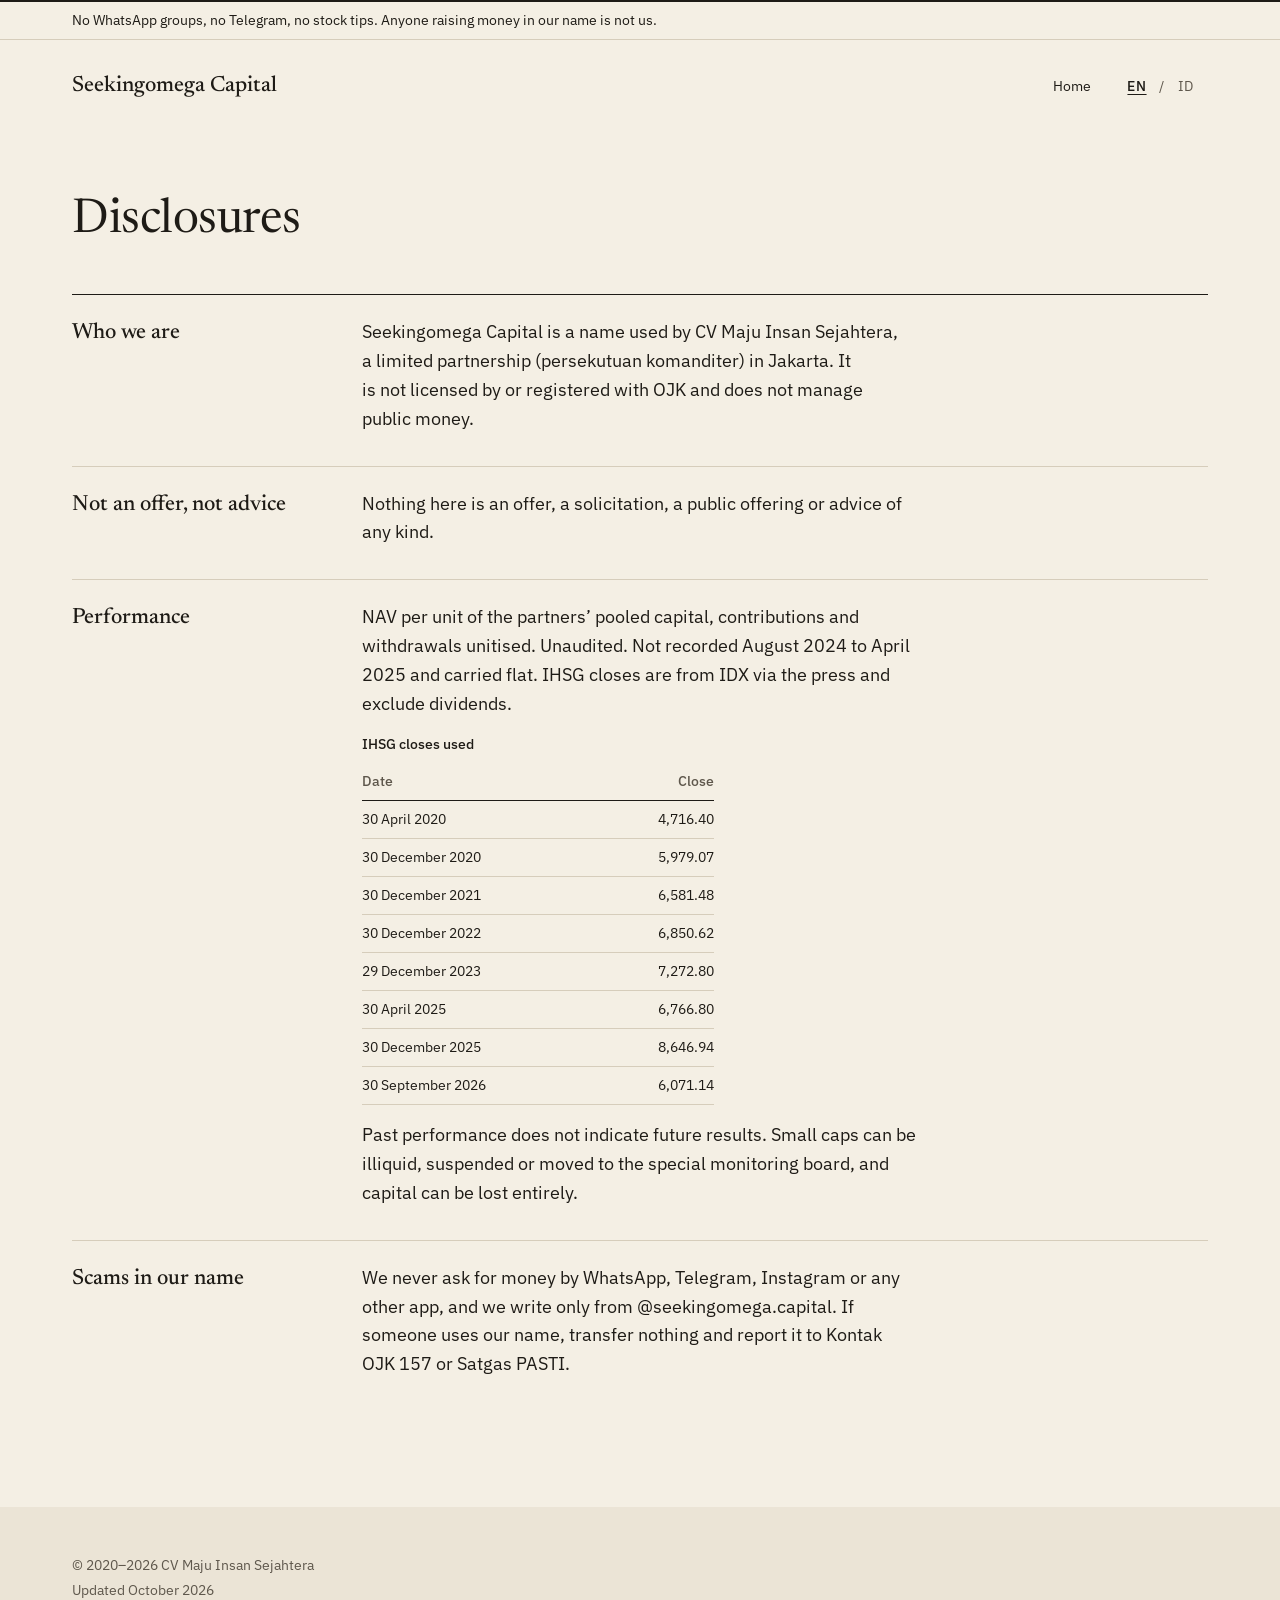
==== commit 895a2cab: "Cut copy by half and add NAV vs IHSG growth chart Terser EN/ID wording across home, disclosures and " ====
--- a/disclosures/index.html
+++ b/disclosures/index.html
@@ -4,12 +4,12 @@
 <meta charset="utf-8">
 <meta name="viewport" content="width=device-width, initial-scale=1">
 <title data-i18n="dc.title">Disclosures | Seekingomega Capital</title>
-<meta name="description" data-i18n-content="dc.desc" content="Legal disclosures for Seekingomega Capital, a name used by CV Maju Insan Sejahtera, Jakarta. Not licensed by OJK. Not an offer.">
+<meta name="description" data-i18n-content="dc.desc" content="Seekingomega Capital is a name used by CV Maju Insan Sejahtera, Jakarta. Not licensed by OJK. Not an offer.">
 <link rel="canonical" href="https://seekingomega.capital/disclosures/">
 <meta property="og:type" content="website">
 <meta property="og:site_name" content="Seekingomega Capital">
 <meta property="og:title" content="Disclosures | Seekingomega Capital">
-<meta property="og:description" data-i18n-content="dc.desc" content="Legal disclosures for Seekingomega Capital, a name used by CV Maju Insan Sejahtera, Jakarta. Not licensed by OJK. Not an offer.">
+<meta property="og:description" data-i18n-content="dc.desc" content="Seekingomega Capital is a name used by CV Maju Insan Sejahtera, Jakarta. Not licensed by OJK. Not an offer.">
 <meta property="og:url" content="https://seekingomega.capital/disclosures/">
 <meta property="og:locale" content="en_US">
 <meta property="og:locale:alternate" content="id_ID">
@@ -28,13 +28,13 @@
 
 <header class="site-header">
   <div class="notice">
-    <p class="wrap" data-i18n="notice">We never raise money or give stock tips through WhatsApp, Telegram or social media. seekingomega.capital is our only website.</p>
+    <p class="wrap" data-i18n="notice">No WhatsApp groups, no Telegram, no stock tips. Anyone raising money in our name is not us.</p>
   </div>
-  <div class="wrap bar">
+  <div class="wrap bar bar--doc">
     <a class="wordmark" href="../">Seekingomega Capital</a>
     <nav class="nav" aria-label="Main" data-i18n-aria="nav.label">
       <ul>
-        <li><a href="../" data-i18n="nav.home">Back to the home page</a></li>
+        <li><a href="../" data-i18n="nav.home">Home</a></li>
       </ul>
     </nav>
     <div class="lang" role="group" aria-label="Language" data-i18n-aria="lang.label">
@@ -47,9 +47,7 @@
 
 <main id="main" tabindex="-1">
   <div class="doc-head wrap">
-    <p class="eyebrow" data-i18n="dc.eyebrow">Legal</p>
     <h1 id="doc-title" data-i18n="dc.h1">Disclosures</h1>
-    <p class="stamp" data-i18n="dc.stamp">Figures and holdings mentioned here are as of 30 September 2026. Page updated October 2026.</p>
   </div>
 
   <div class="doc-wrap">
@@ -58,61 +56,26 @@
         <div class="wrap grid">
           <h2 id="en-1">Who we are</h2>
           <div class="body">
-            <p>Seekingomega Capital is a name used by CV Maju Insan Sejahtera, a limited partnership (<span lang="id">persekutuan komanditer</span>) domiciled in Jakarta, Indonesia.</p>
+            <p>Seekingomega Capital is a name used by CV Maju Insan Sejahtera, a limited partnership (<span lang="id">persekutuan komanditer</span>) in Jakarta. It is not licensed by or registered with OJK and does not manage public money.</p>
           </div>
         </div>
       </section>
       <section class="doc-item" aria-labelledby="en-2">
         <div class="wrap grid">
-          <h2 id="en-2">No licence</h2>
+          <h2 id="en-2">Not an offer, not advice</h2>
           <div class="body">
-            <p>CV Maju Insan Sejahtera is not licensed by or registered with the Otoritas Jasa Keuangan (OJK) as an investment manager, investment adviser, securities broker-dealer or any other capital market or financial services institution. It does not manage funds on behalf of the public.</p>
+            <p>Nothing here is an offer, a solicitation, a public offering or advice of any kind.</p>
           </div>
         </div>
       </section>
       <section class="doc-item" aria-labelledby="en-3">
         <div class="wrap grid">
-          <h2 id="en-3">Not an offer</h2>
+          <h2 id="en-3">Performance</h2>
           <div class="body">
-            <p>Everything on this site is provided for information only. Nothing here is an offer, invitation or solicitation to buy or sell any security, or to place money with or alongside Seekingomega Capital, and nothing here is a public offering under Indonesian capital market law.</p>
-            <p>We do not accept money through this site, by email, or through any social media or messaging app. Conversations about capital take place in private only.</p>
-          </div>
-        </div>
-      </section>
-      <section class="doc-item" aria-labelledby="en-4">
-        <div class="wrap grid">
-          <h2 id="en-4">Not advice</h2>
-          <div class="body">
-            <p>Nothing on this site is investment, legal or tax advice, and nothing takes your circumstances into account. Before making any investment decision, consult an adviser licensed by OJK.</p>
-          </div>
-        </div>
-      </section>
-      <section class="doc-item" aria-labelledby="en-5">
-        <div class="wrap grid">
-          <h2 id="en-5">Size of our capital</h2>
-          <div class="body">
-            <p>We do not publish the size of our capital. The figure shown on the home page, USD xx,xxx,xxx, is a placeholder and not an amount. We do not publish rupiah amounts, unit counts or absolute values of net asset value.</p>
-          </div>
-        </div>
-      </section>
-      <section class="doc-item" aria-labelledby="en-6">
-        <div class="wrap grid">
-          <h2 id="en-6">Holdings</h2>
-          <div class="body">
-            <p>References to PT Akasha Wira International Tbk (ADES), PT Jaya Trishindo Tbk (HELI) and PT Indah Prakasa Sentosa Tbk (INPS) describe positions we held on 30 September 2026. We may buy or sell any of them at any time without updating this site. They are not recommendations.</p>
-          </div>
-        </div>
-      </section>
-      <section class="doc-item" aria-labelledby="en-7">
-        <div class="wrap grid">
-          <h2 id="en-7">Performance</h2>
-          <div class="body">
-            <p>Figures are the change in net asset value per unit of the partners’ own pooled capital, with contributions and withdrawals unitised. We calculate them from our own records. They are unaudited.</p>
-            <p>The record starts from our NAV per unit on 30 April 2020, so 2020 covers May to December. Monthly NAV was not recorded from August 2024 to April 2025. The NAV was carried unchanged across that gap, so the record compares the whole span from January 2024 to April 2025 with the IHSG over the same span.</p>
-            <p>The IHSG (Jakarta Composite Index) is a price index and excludes dividends, so it understates the total return of the index. We use these closes, taken from IDX data as reported in the press:</p>
+            <p>NAV per unit of the partners’ pooled capital, contributions and withdrawals unitised. Unaudited. Not recorded August 2024 to April 2025 and carried flat. IHSG closes are from IDX via the press and exclude dividends.</p>
             <table class="closes">
-              <caption>IHSG closes used in the record table</caption>
-              <thead><tr><th scope="col">Date</th><th scope="col">IHSG close</th></tr></thead>
+              <caption>IHSG closes used</caption>
+              <thead><tr><th scope="col">Date</th><th scope="col">Close</th></tr></thead>
               <tbody>
                 <tr><th scope="row">30 April 2020</th><td>4,716.40</td></tr>
                 <tr><th scope="row">30 December 2020</th><td>5,979.07</td></tr>
@@ -124,45 +87,15 @@
                 <tr><th scope="row">30 September 2026</th><td>6,071.14</td></tr>
               </tbody>
             </table>
-            <p>Past performance does not indicate future results. The value of investments can go down as well as up, and all capital invested can be lost. Shares of small companies can be illiquid and can be suspended from trading.</p>
+            <p>Past performance does not indicate future results. Small caps can be illiquid, suspended or moved to the special monitoring board, and capital can be lost entirely.</p>
           </div>
         </div>
       </section>
-      <section class="doc-item" aria-labelledby="en-8">
+      <section class="doc-item" aria-labelledby="en-4">
         <div class="wrap grid">
-          <h2 id="en-8">Accuracy</h2>
+          <h2 id="en-4">Scams in our name</h2>
           <div class="body">
-            <p>We prepared this site in good faith, but we make no representation that it is complete or accurate, and we may change it without notice.</p>
-          </div>
-        </div>
-      </section>
-      <section class="doc-item" aria-labelledby="en-9">
-        <div class="wrap grid">
-          <h2 id="en-9">Impersonation</h2>
-          <div class="body">
-            <p>We never contact anyone through WhatsApp, Telegram, Instagram or other social media to raise money, sell units or recommend shares, and we never ask anyone to transfer money. Our only website is seekingomega.capital, and our only email domain is @seekingomega.capital.</p>
-            <p>If someone contacts you in our name, do not transfer anything, and report it to Kontak OJK 157 or to Satgas PASTI.</p>
-          </div>
-        </div>
-      </section>
-      <section class="doc-item" aria-labelledby="en-10">
-        <div class="wrap grid">
-          <h2 id="en-10">Jurisdiction</h2>
-          <div class="body">
-            <p>This site is intended for readers in Indonesia. It is not directed at anyone in a jurisdiction where publishing it would be unlawful. Indonesian law governs its use.</p>
-          </div>
-        </div>
-      </section>
-      <section class="doc-item" aria-labelledby="en-q">
-        <div class="wrap grid">
-          <h2 id="en-q">Questions</h2>
-          <div class="body">
-            <p>Questions about these disclosures can go to the associates by email:</p>
-            <dl class="addresses">
-              <div><dt>Firdaus</dt><dd><a href="mailto:Daus@seekingomega.capital">Daus@seekingomega.capital</a></dd></div>
-              <div><dt>Ghafur</dt><dd><a href="mailto:Ghafur@seekingomega.capital">Ghafur@seekingomega.capital</a></dd></div>
-              <div><dt>Joshua</dt><dd><a href="mailto:Josh@seekingomega.capital">Josh@seekingomega.capital</a></dd></div>
-            </dl>
+            <p>We never ask for money by WhatsApp, Telegram, Instagram or any other app, and we write only from @seekingomega.capital. If someone uses our name, transfer nothing and report it to Kontak OJK 157 or Satgas PASTI.</p>
           </div>
         </div>
       </section>
@@ -171,63 +104,28 @@
     <div data-lang-block="id" lang="id" hidden>
       <section class="doc-item" aria-labelledby="id-1">
         <div class="wrap grid">
-          <h2 id="id-1">Tentang kami</h2>
+          <h2 id="id-1">Siapa kami</h2>
           <div class="body">
-            <p>Seekingomega Capital adalah nama yang digunakan oleh CV Maju Insan Sejahtera, persekutuan komanditer yang berkedudukan di Jakarta, Indonesia.</p>
+            <p>Seekingomega Capital adalah nama yang dipakai CV Maju Insan Sejahtera, persekutuan komanditer di Jakarta. Tidak berizin dan tidak terdaftar di OJK, dan tidak mengelola dana masyarakat.</p>
           </div>
         </div>
       </section>
       <section class="doc-item" aria-labelledby="id-2">
         <div class="wrap grid">
-          <h2 id="id-2">Tidak berizin</h2>
+          <h2 id="id-2">Bukan penawaran, bukan nasihat</h2>
           <div class="body">
-            <p>CV Maju Insan Sejahtera tidak memiliki izin dari dan tidak terdaftar di Otoritas Jasa Keuangan (OJK) sebagai manajer investasi, penasihat investasi, perantara pedagang efek, atau lembaga pasar modal maupun lembaga jasa keuangan lainnya. CV Maju Insan Sejahtera tidak mengelola dana masyarakat.</p>
+            <p>Isi situs ini bukan penawaran, ajakan, penawaran umum, ataupun nasihat dalam bentuk apa pun.</p>
           </div>
         </div>
       </section>
       <section class="doc-item" aria-labelledby="id-3">
         <div class="wrap grid">
-          <h2 id="id-3">Bukan penawaran</h2>
+          <h2 id="id-3">Kinerja</h2>
           <div class="body">
-            <p>Seluruh isi situs ini disediakan hanya sebagai informasi. Tidak ada isi situs ini yang merupakan penawaran, ajakan, atau permintaan untuk membeli atau menjual efek apa pun, atau untuk menempatkan dana pada atau bersama Seekingomega Capital, dan tidak ada isi situs ini yang merupakan penawaran umum menurut peraturan perundang-undangan pasar modal Indonesia.</p>
-            <p>Kami tidak menerima dana melalui situs ini, surel, media sosial, maupun aplikasi pesan. Pembicaraan mengenai modal hanya dilakukan secara tertutup.</p>
-          </div>
-        </div>
-      </section>
-      <section class="doc-item" aria-labelledby="id-4">
-        <div class="wrap grid">
-          <h2 id="id-4">Bukan nasihat</h2>
-          <div class="body">
-            <p>Isi situs ini bukan nasihat investasi, hukum, atau perpajakan, dan tidak memperhitungkan keadaan Anda. Sebelum mengambil keputusan investasi, konsultasikan dengan penasihat yang memiliki izin OJK.</p>
-          </div>
-        </div>
-      </section>
-      <section class="doc-item" aria-labelledby="id-5">
-        <div class="wrap grid">
-          <h2 id="id-5">Besaran modal</h2>
-          <div class="body">
-            <p>Kami tidak mempublikasikan besaran modal kami. Angka yang tercantum di halaman utama, USD xx.xxx.xxx, hanya penanda tempat dan bukan suatu jumlah. Kami tidak mempublikasikan jumlah dalam rupiah, jumlah unit, maupun nilai absolut NAB.</p>
-          </div>
-        </div>
-      </section>
-      <section class="doc-item" aria-labelledby="id-6">
-        <div class="wrap grid">
-          <h2 id="id-6">Kepemilikan</h2>
-          <div class="body">
-            <p>Penyebutan PT Akasha Wira International Tbk (ADES), PT Jaya Trishindo Tbk (HELI), dan PT Indah Prakasa Sentosa Tbk (INPS) menjelaskan posisi yang kami miliki pada 30 September 2026. Kami dapat membeli atau menjual saham tersebut kapan saja tanpa memperbarui situs ini. Penyebutan tersebut bukan rekomendasi.</p>
-          </div>
-        </div>
-      </section>
-      <section class="doc-item" aria-labelledby="id-7">
-        <div class="wrap grid">
-          <h2 id="id-7">Kinerja</h2>
-          <div class="body">
-            <p>Angka kinerja adalah perubahan nilai aktiva bersih per unit atas modal milik para mitra sendiri yang dihimpun bersama, dengan setoran dan penarikan dihitung dalam satuan unit. Angka ini kami hitung sendiri dari catatan kami dan tidak diaudit.</p>
-            <p>Rekam jejak dimulai dari NAB per unit kami pada 30 April 2020, sehingga tahun 2020 mencakup Mei sampai Desember. NAB bulanan tidak dicatat dari Agustus 2024 sampai April 2025. Selama jeda tersebut NAB dianggap tetap, sehingga rekam jejak membandingkan seluruh rentang Januari 2024 sampai April 2025 dengan IHSG pada rentang yang sama.</p>
-            <p>IHSG (Indeks Harga Saham Gabungan) adalah indeks harga dan tidak memperhitungkan dividen, sehingga lebih rendah daripada imbal hasil total indeks. Kami menggunakan harga penutupan berikut, yang berasal dari data BEI sebagaimana diberitakan media:</p>
+            <p>NAB per unit atas modal gabungan para mitra, setoran dan penarikan dihitung per unit. Tidak diaudit. Tidak tercatat Agustus 2024 s.d. April 2025 dan dianggap tetap. Penutupan IHSG dari data BEI lewat media, tanpa dividen.</p>
             <table class="closes">
-              <caption>Penutupan IHSG yang digunakan dalam tabel kinerja</caption>
-              <thead><tr><th scope="col">Tanggal</th><th scope="col">Penutupan IHSG</th></tr></thead>
+              <caption>Penutupan IHSG yang dipakai</caption>
+              <thead><tr><th scope="col">Tanggal</th><th scope="col">Penutupan</th></tr></thead>
               <tbody>
                 <tr><th scope="row">30 April 2020</th><td>4.716,40</td></tr>
                 <tr><th scope="row">30 Desember 2020</th><td>5.979,07</td></tr>
@@ -239,45 +137,15 @@
                 <tr><th scope="row">30 September 2026</th><td>6.071,14</td></tr>
               </tbody>
             </table>
-            <p>Kinerja masa lalu bukan merupakan indikator yang dapat diandalkan untuk hasil di masa depan. Nilai investasi dapat turun maupun naik, dan seluruh modal yang ditempatkan dapat hilang. Saham perusahaan kecil dapat kurang likuid dan perdagangannya dapat dihentikan sementara.</p>
+            <p>Kinerja masa lalu tidak mencerminkan kinerja masa datang. Saham emiten kecil bisa tidak likuid, disuspensi, atau masuk papan pemantauan khusus, dan modal bisa hilang seluruhnya.</p>
           </div>
         </div>
       </section>
-      <section class="doc-item" aria-labelledby="id-8">
+      <section class="doc-item" aria-labelledby="id-4">
         <div class="wrap grid">
-          <h2 id="id-8">Ketepatan informasi</h2>
+          <h2 id="id-4">Waspada penipuan</h2>
           <div class="body">
-            <p>Kami menyusun situs ini dengan iktikad baik, tetapi kami tidak menyatakan bahwa isinya lengkap atau akurat, dan kami dapat mengubahnya tanpa pemberitahuan.</p>
-          </div>
-        </div>
-      </section>
-      <section class="doc-item" aria-labelledby="id-9">
-        <div class="wrap grid">
-          <h2 id="id-9">Penipuan yang mengatasnamakan kami</h2>
-          <div class="body">
-            <p>Kami tidak pernah menghubungi siapa pun melalui WhatsApp, Telegram, Instagram, atau media sosial lain untuk menghimpun dana, menjual unit, atau merekomendasikan saham, dan tidak pernah meminta siapa pun mentransfer dana. Satu-satunya situs kami adalah seekingomega.capital, dan satu-satunya domain surel kami adalah @seekingomega.capital.</p>
-            <p>Apabila ada pihak yang menghubungi Anda atas nama kami, jangan mentransfer apa pun, dan laporkan kepada Kontak OJK 157 atau Satgas PASTI.</p>
-          </div>
-        </div>
-      </section>
-      <section class="doc-item" aria-labelledby="id-10">
-        <div class="wrap grid">
-          <h2 id="id-10">Yurisdiksi</h2>
-          <div class="body">
-            <p>Situs ini ditujukan bagi pembaca di Indonesia dan tidak ditujukan kepada siapa pun di yurisdiksi yang melarang publikasinya. Penggunaan situs ini tunduk pada hukum Indonesia.</p>
-          </div>
-        </div>
-      </section>
-      <section class="doc-item" aria-labelledby="id-q">
-        <div class="wrap grid">
-          <h2 id="id-q">Pertanyaan</h2>
-          <div class="body">
-            <p>Pertanyaan mengenai pengungkapan ini dapat dikirim melalui surel kepada para associate:</p>
-            <dl class="addresses">
-              <div><dt>Firdaus</dt><dd><a href="mailto:Daus@seekingomega.capital">Daus@seekingomega.capital</a></dd></div>
-              <div><dt>Ghafur</dt><dd><a href="mailto:Ghafur@seekingomega.capital">Ghafur@seekingomega.capital</a></dd></div>
-              <div><dt>Joshua</dt><dd><a href="mailto:Josh@seekingomega.capital">Josh@seekingomega.capital</a></dd></div>
-            </dl>
+            <p>Kami tidak pernah meminta dana lewat WhatsApp, Telegram, Instagram, atau aplikasi lain, dan email kami hanya dari @seekingomega.capital. Jika ada yang mengatasnamakan kami, jangan transfer apa pun dan laporkan ke Kontak OJK 157 atau Satgas PASTI.</p>
           </div>
         </div>
       </section>
@@ -287,14 +155,9 @@
 
 <footer class="site-footer">
   <div class="wrap grid">
-    <div class="foot-main">
-      <p class="entity" data-i18n="ft.entity">Seekingomega Capital is a name used by CV Maju Insan Sejahtera, Jakarta.</p>
-      <p data-i18n="ft.legal">We are not licensed by OJK as an investment manager or adviser, and nothing on this site is an offer or a recommendation. Past performance is not a reliable indicator of future results.</p>
-      <p><a href="../" data-i18n="ft.home">Back to the home page</a></p>
-    </div>
-    <div class="foot-meta">
-      <p>© 2020–2026 CV Maju Insan Sejahtera</p>
-      <p data-i18n="ft.updated">Page updated October 2026</p>
+    <div class="foot-meta foot-meta--doc">
+      <p>© 2020–2026 <span class="nb">CV Maju Insan Sejahtera</span></p>
+      <p data-i18n="ft.updated">Updated October 2026</p>
     </div>
   </div>
 </footer>
--- a/assets/site.css
+++ b/assets/site.css
@@ -68,9 +68,9 @@
   -webkit-font-smoothing: antialiased;
   overflow-wrap: break-word;
 }
-h1, h2, h3, h4, p, ol, ul, dl, dd { margin: 0; }
+h1, h2, h3, p, ol, ul, dl, dd { margin: 0; }
 ol, ul { padding: 0; list-style: none; }
-h1, h2, h3, h4 { font-weight: 400; text-wrap: balance; }
+h1, h2, h3 { font-weight: 400; text-wrap: balance; }
 p, li, dd { text-wrap: pretty; }
 p { max-width: 36rem; }
 strong, b { font-weight: 500; }
@@ -133,7 +133,7 @@
   line-height: var(--l2);
   font-weight: 500;
 }
-h3, h4 {
+h3 {
   font-family: var(--serif);
   font-size: var(--f1);
   line-height: var(--l1);
@@ -277,11 +277,9 @@
 }
 
 .hero > .wrap { padding-block: var(--s-7) var(--section); }
-.hero-body { margin-top: var(--s-5); }
-.hero .lede { margin-bottom: var(--s-5); }
 
 .facts {
-  margin-top: var(--s-7);
+  margin-top: var(--s-6);
   border-top: 1px solid var(--ink);
   font-size: var(--fm1);
   line-height: var(--lm1);
@@ -307,26 +305,13 @@
 @media (min-width: 40rem) {
   .hero > .wrap { padding-block: var(--s-8) var(--section); }
   .hero-main { grid-column: 1 / 7; }
-  .hero-body { grid-column: 3 / 7; margin-top: var(--s-6); }
-  .facts { grid-column: 1 / 7; display: grid; grid-template-columns: repeat(2, minmax(0, 1fr)); column-gap: 1.5rem; }
-}
-@media (min-width: 40rem) and (max-width: 63.99rem) {
-  .facts > div:last-child {
-    grid-column: 1 / -1;
-    grid-template-columns: calc(((100% - 1.5rem) / 2 - var(--s-4)) * 0.4) minmax(0, 1fr);
-  }
+  .facts { grid-column: 1 / -1; display: grid; grid-template-columns: repeat(2, minmax(0, 1fr)); column-gap: 1.5rem; }
+  .facts > div { grid-template-columns: minmax(0, 1fr); row-gap: var(--s-1); align-content: start; }
 }
 @media (min-width: 64rem) {
   .hero-main { grid-column: 1 / 11; }
-  .hero-body { grid-column: 5 / 11; grid-row: 2; margin-top: var(--s-7); }
-  .facts {
-    grid-column: 1 / 4;
-    grid-row: 2;
-    display: block;
-    align-self: start;
-    margin-top: var(--s-7);
-  }
-  .facts > div { grid-template-columns: minmax(0, 1fr); row-gap: var(--s-1); }
+  /* Same left edge as the section content columns below. */
+  .facts { grid-column: 4 / 13; }
 }
 
 .rail { margin-bottom: var(--s-6); }
@@ -343,54 +328,33 @@
   font-size: var(--f1);
   line-height: var(--l1);
 }
-.sub {
-  margin-top: var(--s-7);
-  margin-bottom: var(--s-5);
-  padding-bottom: var(--s-3);
-  border-bottom: 1px solid var(--ink);
-}
-.principles { counter-reset: p; }
-.principles li {
-  counter-increment: p;
-  display: grid;
-  grid-template-columns: 2rem minmax(0, 1fr);
-  column-gap: var(--s-4);
-  align-items: baseline;
-}
-.principles li + li { margin-top: var(--s-5); }
-.principles li::before {
-  content: counter(p);
-  grid-row: 1;
-  font-family: var(--sans);
-  font-size: var(--fm1);
-  line-height: var(--lm1);
-  font-weight: 500;
-  color: var(--ink-muted);
-  font-variant-numeric: tabular-nums lining-nums;
-}
-.principles h4 { margin-bottom: var(--s-1); }
-.principles p { grid-column: 2; }
-
-.situations { display: grid; grid-template-columns: minmax(0, 1fr); row-gap: var(--s-6); }
+.situations { display: grid; grid-template-columns: minmax(0, 1fr); row-gap: var(--s-6); margin-top: var(--s-7); }
 .situations > div {
   display: grid;
-  grid-template-rows: auto auto 1fr;
+  grid-template-rows: auto 1fr;
+  row-gap: var(--s-2);
   align-content: start;
 }
 .situations dt {
-  align-self: end;
+  align-self: start;
   font-family: var(--serif);
   font-size: var(--f1);
   line-height: var(--l1);
   font-weight: 500;
 }
 .situations .term {
-  font-size: var(--fm1);
-  line-height: var(--lm1);
-  color: var(--ink-muted);
-  margin-bottom: var(--s-2);
-}
-.situations dd:last-child { font-size: var(--f0); line-height: var(--l0); }
+  margin-left: var(--s-1);
+  font-family: var(--sans);
+  font-size: var(--fm1);
+  line-height: var(--lm1);
+  font-weight: 400;
+  color: var(--ink-muted);
+  white-space: nowrap;
+}
+.situations dd { font-size: var(--f0); line-height: var(--l0); }
+/* HMETD is local colour for English readers only. */
+:root[lang="id"] .situations .term { display: none; }
+.nb { white-space: nowrap; }
 
 @media (min-width: 40rem) {
   .section > .wrap.grid { align-items: baseline; }
@@ -398,12 +362,12 @@
   .section .content { grid-column: 3 / 7; }
   .situations {
     grid-template-columns: repeat(2, minmax(0, 1fr));
-    grid-auto-rows: auto auto auto;
+    grid-auto-rows: auto auto;
     column-gap: 1.5rem;
     row-gap: var(--s-6);
   }
   @supports (grid-template-rows: subgrid) {
-    .situations > div { grid-row: span 3; grid-template-rows: subgrid; row-gap: 0; }
+    .situations > div { grid-row: span 2; grid-template-rows: subgrid; row-gap: var(--s-2); }
   }
 }
 @media (min-width: 64rem) {
@@ -497,13 +461,6 @@
 .ledger-table sup a { text-decoration-line: none; font-weight: 500; }
 .ledger-table sup a:hover { text-decoration-line: underline; }
 
-.ledger-table .nil {
-  white-space: normal;
-  font-size: var(--fm1);
-  line-height: var(--lm1);
-  font-weight: 400;
-  color: var(--ink-muted);
-}
 @media (max-width: 39.99rem) {
   .ledger-table tr {
     display: grid;
@@ -527,15 +484,8 @@
 @media (max-width: 22.49rem) {
   .panel { padding-inline: var(--s-2); }
 }
-.after-panel {
-  display: flex;
-  flex-wrap: wrap;
-  justify-content: space-between;
-  column-gap: var(--s-6);
-  row-gap: var(--s-1);
+.months {
   margin-top: var(--s-4);
-}
-.months {
   font-size: var(--fm1);
   line-height: var(--lm1);
   color: var(--ink-muted);
@@ -543,29 +493,22 @@
 
 .footnotes {
   margin-top: var(--s-6);
-  list-style: decimal;
-  padding-left: var(--s-5);
   font-size: var(--fm2);
   line-height: var(--lm2);
   font-weight: 500;
   color: var(--ink-muted);
   font-variant-numeric: tabular-nums lining-nums;
 }
-.footnotes li { padding-left: var(--s-1); max-width: 40rem; }
-.footnotes li + li { margin-top: var(--s-2); }
-.footnotes li:target { color: var(--ink); }
-.not-offer {
-  margin-top: var(--s-5);
-  font-size: var(--fm1);
-  line-height: var(--lm1);
-}
-.not-offer a { display: inline-block; margin-top: var(--s-2); }
+.footnotes p { max-width: 40rem; }
+.footnotes p + p { margin-top: var(--s-2); }
+.footnotes p:target { color: var(--ink); }
+.footnotes sup { font-size: inherit; line-height: 0; vertical-align: baseline; }
 
 @media (min-width: 40rem) {
   .panel { padding: var(--s-5); }
   .ledger-table { font-size: var(--f0); line-height: var(--l0); }
   .ledger-table th.num { width: 7.5rem; }
-  .ledger-table thead th.num, .ledger-table .nil { white-space: nowrap; }
+  .ledger-table thead th.num { white-space: nowrap; }
   .ledger-table td { padding-left: var(--s-5); }
   .ledger-table thead th.num { padding-left: var(--s-5); }
   .ledger-table tbody tr { border-bottom: 0; }
@@ -586,8 +529,11 @@
 @media (min-width: 64rem) {
   .panel { padding: var(--s-6) var(--s-7) var(--s-6); }
   .ledger-table th.num { width: 8rem; }
+  /* One line per period, leaders included. */
+  .ledger-table tbody .lbl { white-space: nowrap; }
+  .ledger-table tbody .lead::after { min-width: var(--s-4); }
   .footnotes { columns: 2; column-gap: var(--s-6); }
-  .footnotes li { break-inside: avoid; max-width: none; }
+  .footnotes p { break-inside: avoid; max-width: none; }
 }
 
 .holdings-list li {
@@ -632,7 +578,6 @@
   .holdings-list li > div { grid-column: 3 / 10; }
 }
 
-.people-intro { margin-bottom: var(--s-6); }
 .person {
   display: grid;
   grid-template-columns: minmax(0, 1fr);
@@ -640,9 +585,9 @@
   padding-top: var(--s-5);
   border-top: 1px solid var(--rule);
 }
+.person:first-child { padding-top: 0; border-top: 0; }
 .person + .person { margin-top: var(--s-7); }
 .person h3 { font-size: var(--f2); line-height: var(--l2); }
-.person .eyebrow { margin-bottom: var(--s-1); }
 .mail { margin-top: var(--s-3); font-size: var(--fm1); line-height: var(--lm1); }
 @media (min-width: 64rem) {
   .person { grid-template-columns: repeat(9, minmax(0, 1fr)); column-gap: 1.5rem; align-items: baseline; }
@@ -650,7 +595,6 @@
   .person .about { grid-column: 4 / 10; }
 }
 
-.contact-body p + p { margin-top: var(--s-4); }
 .contact-body .cta { margin-top: var(--s-6); }
 .button {
   display: inline-block;
@@ -666,27 +610,6 @@
 }
 .button:hover { background: var(--ink); color: var(--paper); text-decoration: none; }
 .button:active { background: var(--accent-strong); border-color: var(--accent-strong); color: var(--paper); }
-.addresses {
-  margin-top: var(--s-5);
-  padding-top: var(--s-4);
-  border-top: 1px solid var(--rule);
-  display: grid;
-  row-gap: var(--s-2);
-  font-size: var(--fm1);
-  line-height: var(--lm1);
-  max-width: 28rem;
-}
-.addresses > div { display: grid; grid-template-columns: 5.5rem minmax(0, 1fr); column-gap: var(--s-4); }
-.addresses dt { color: var(--ink-muted); }
-.place {
-  margin-top: var(--s-5);
-  font-size: var(--fm2);
-  line-height: var(--lm2);
-  font-weight: 500;
-  text-transform: uppercase;
-  letter-spacing: 0.08em;
-  color: var(--ink-muted);
-}
 @media (min-width: 64rem) {
   .section .contact-body { grid-column: 7 / 13; }
 }
@@ -718,7 +641,6 @@
 
 .doc-head { padding-block: var(--s-8) var(--s-7); }
 .doc-head h1 { font-size: var(--f3); line-height: var(--l3); }
-.doc-head .stamp { margin-top: var(--s-4); }
 .doc-item > .wrap { position: relative; padding-block: var(--s-5) var(--s-6); row-gap: var(--s-3); }
 .doc-item > .wrap::before {
   content: "";
@@ -754,6 +676,15 @@
   .doc-item h2 { grid-column: 1 / 3; }
   .doc-item .body { grid-column: 3 / 7; }
 }
+/* Disclosures: home link sits with the language toggle. */
+@media (min-width: 40rem) {
+  .bar--doc { display: flex; align-items: center; gap: var(--s-5); }
+  .bar--doc .wordmark { margin-right: auto; }
+}
+.foot-meta--doc p + p { margin-top: var(--s-1); }
+@media (min-width: 40rem) {
+  .site-footer .foot-meta--doc { grid-column: 1 / -1; align-self: start; }
+}
 @media (min-width: 64rem) {
   .doc-item h2 { grid-column: 1 / 4; }
   .doc-item .body { grid-column: 4 / 10; }
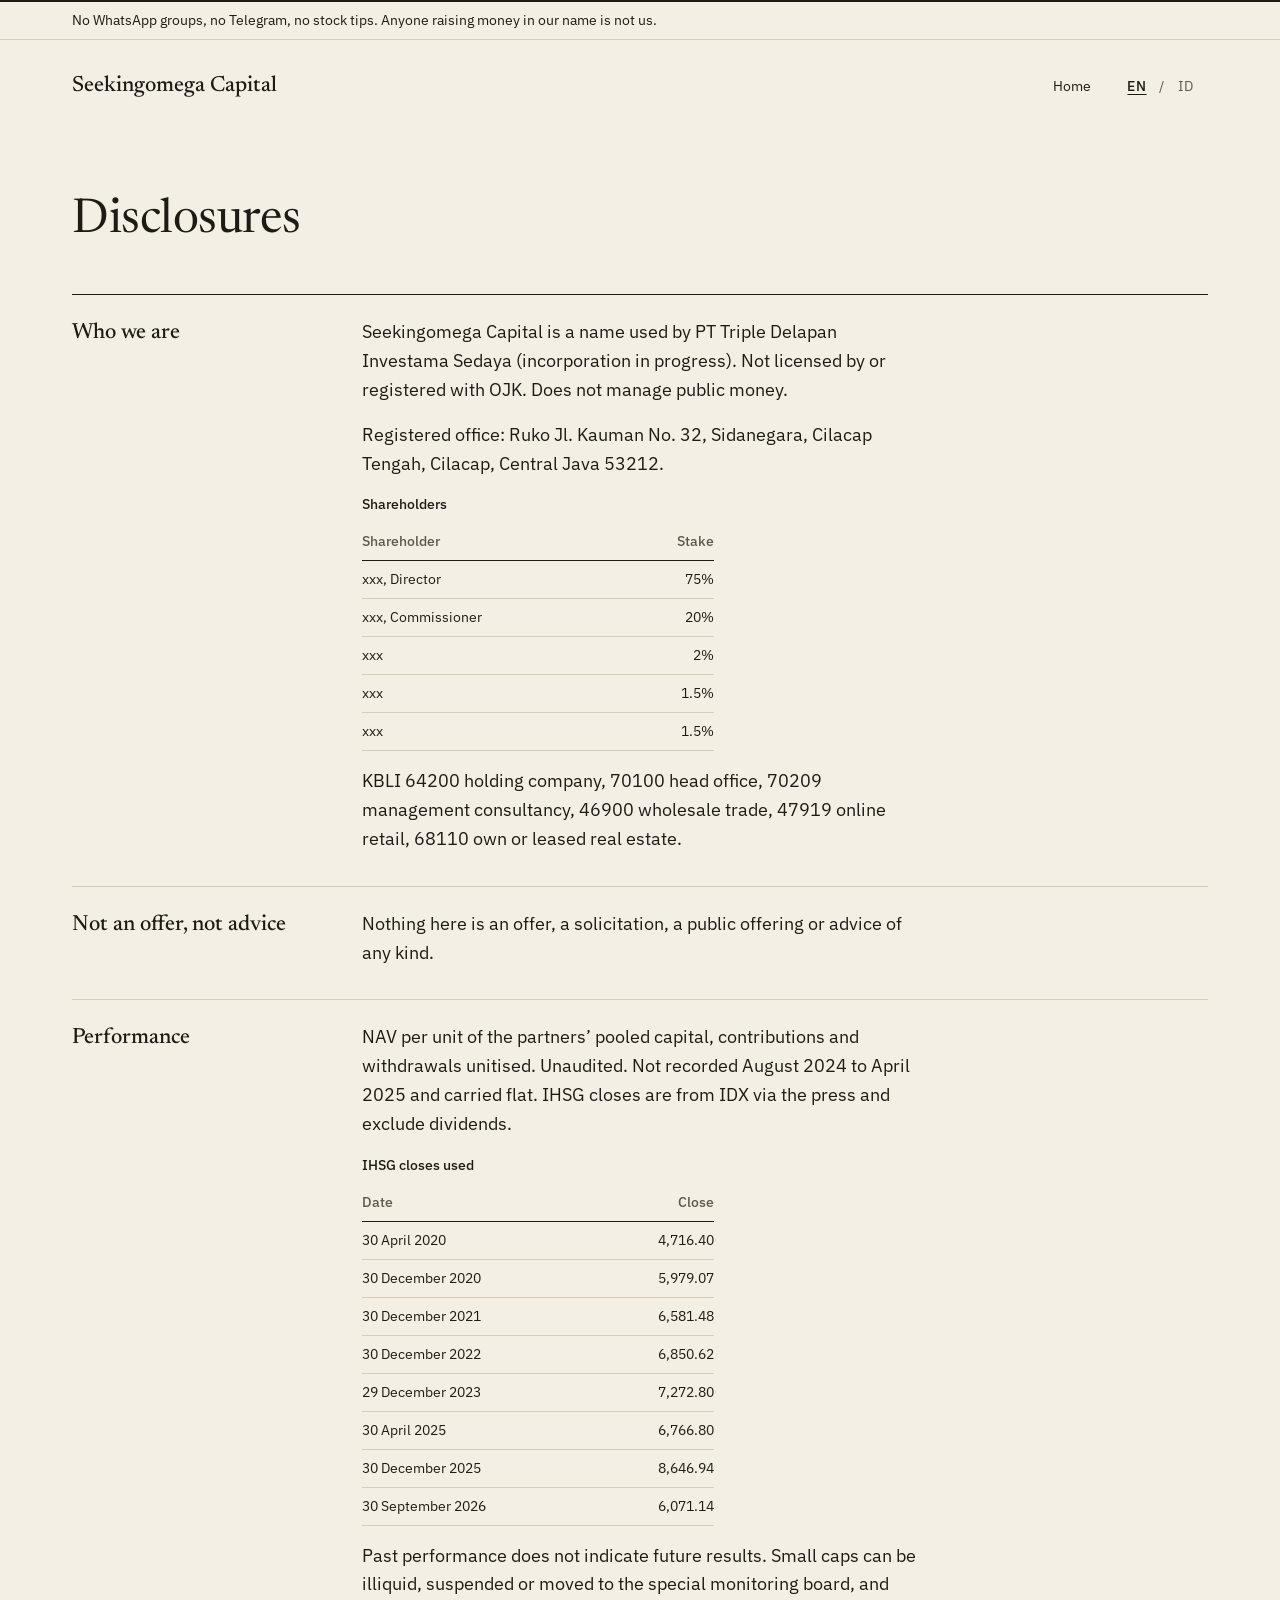
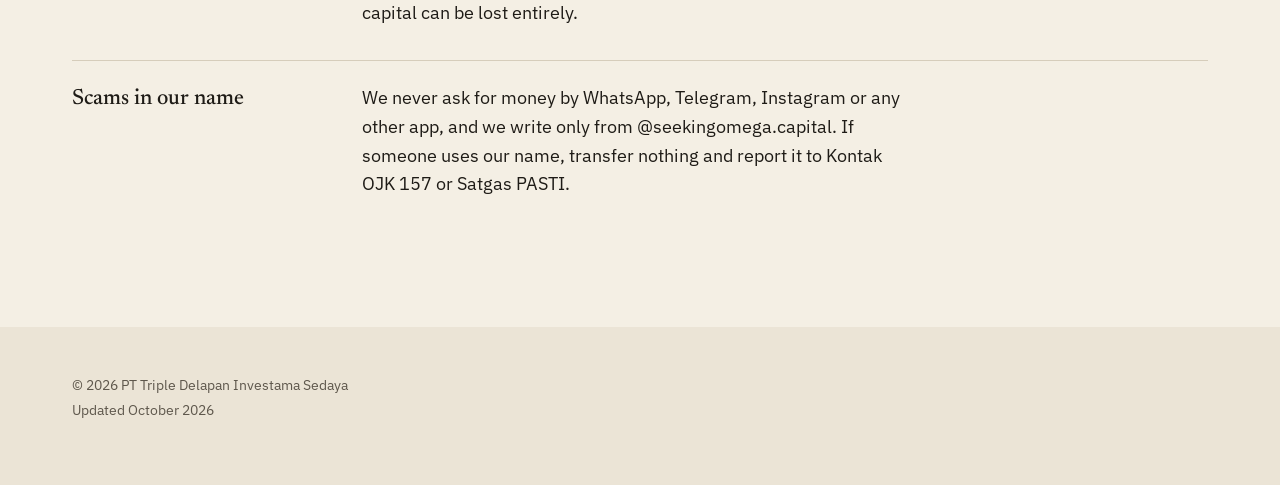
==== commit b2ad41f2: "Switch entity to PT Triple Delapan Investama Sedaya; add registered office, stakes, KBLI Co-Authored" ====
--- a/disclosures/index.html
+++ b/disclosures/index.html
@@ -4,12 +4,12 @@
 <meta charset="utf-8">
 <meta name="viewport" content="width=device-width, initial-scale=1">
 <title data-i18n="dc.title">Disclosures | Seekingomega Capital</title>
-<meta name="description" data-i18n-content="dc.desc" content="Seekingomega Capital is a name used by CV Maju Insan Sejahtera, Jakarta. Not licensed by OJK. Not an offer.">
+<meta name="description" data-i18n-content="dc.desc" content="Seekingomega Capital is a name used by PT Triple Delapan Investama Sedaya. Not licensed by OJK. Not an offer.">
 <link rel="canonical" href="https://seekingomega.capital/disclosures/">
 <meta property="og:type" content="website">
 <meta property="og:site_name" content="Seekingomega Capital">
 <meta property="og:title" content="Disclosures | Seekingomega Capital">
-<meta property="og:description" data-i18n-content="dc.desc" content="Seekingomega Capital is a name used by CV Maju Insan Sejahtera, Jakarta. Not licensed by OJK. Not an offer.">
+<meta property="og:description" data-i18n-content="dc.desc" content="Seekingomega Capital is a name used by PT Triple Delapan Investama Sedaya. Not licensed by OJK. Not an offer.">
 <meta property="og:url" content="https://seekingomega.capital/disclosures/">
 <meta property="og:locale" content="en_US">
 <meta property="og:locale:alternate" content="id_ID">
@@ -56,7 +56,14 @@
         <div class="wrap grid">
           <h2 id="en-1">Who we are</h2>
           <div class="body">
-            <p>Seekingomega Capital is a name used by CV Maju Insan Sejahtera, a limited partnership (<span lang="id">persekutuan komanditer</span>) in Jakarta. It is not licensed by or registered with OJK and does not manage public money.</p>
+            <p>Seekingomega Capital is a name used by PT Triple Delapan Investama Sedaya (incorporation in progress). Not licensed by or registered with OJK. Does not manage public money.</p>
+            <p>Registered office: Ruko Jl. Kauman No. 32, Sidanegara, Cilacap Tengah, Cilacap, Central Java 53212.</p>
+            <table class="closes">
+              <caption>Shareholders</caption>
+              <thead><tr><th scope="col">Shareholder</th><th scope="col">Stake</th></tr></thead>
+              <tbody><tr><th scope="row">xxx, Director</th><td>75%</td></tr><tr><th scope="row">xxx, Commissioner</th><td>20%</td></tr><tr><th scope="row">xxx</th><td>2%</td></tr><tr><th scope="row">xxx</th><td>1.5%</td></tr><tr><th scope="row">xxx</th><td>1.5%</td></tr></tbody>
+            </table>
+            <p>KBLI 64200 holding company, 70100 head office, 70209 management consultancy, 46900 wholesale trade, 47919 online retail, 68110 own or leased real estate.</p>
           </div>
         </div>
       </section>
@@ -106,7 +113,14 @@
         <div class="wrap grid">
           <h2 id="id-1">Siapa kami</h2>
           <div class="body">
-            <p>Seekingomega Capital adalah nama yang dipakai CV Maju Insan Sejahtera, persekutuan komanditer di Jakarta. Tidak berizin dan tidak terdaftar di OJK, dan tidak mengelola dana masyarakat.</p>
+            <p>Seekingomega Capital adalah nama yang dipakai PT Triple Delapan Investama Sedaya (dalam proses pendirian). Tidak berizin dan tidak terdaftar di OJK. Tidak mengelola dana masyarakat.</p>
+            <p>Alamat terdaftar: Ruko Jl. Kauman No. 32, Sidanegara, Cilacap Tengah, Kabupaten Cilacap, Jawa Tengah 53212.</p>
+            <table class="closes">
+              <caption>Pemegang saham</caption>
+              <thead><tr><th scope="col">Pemegang saham</th><th scope="col">Porsi</th></tr></thead>
+              <tbody><tr><th scope="row">xxx, Direktur</th><td>75%</td></tr><tr><th scope="row">xxx, Komisaris</th><td>20%</td></tr><tr><th scope="row">xxx</th><td>2%</td></tr><tr><th scope="row">xxx</th><td>1,5%</td></tr><tr><th scope="row">xxx</th><td>1,5%</td></tr></tbody>
+            </table>
+            <p>KBLI 64200 aktivitas perusahaan holding, 70100 aktivitas kantor pusat, 70209 konsultansi manajemen lainnya, 46900 perdagangan besar, 47919 perdagangan eceran melalui media, 68110 real estat milik sendiri atau sewa.</p>
           </div>
         </div>
       </section>
@@ -156,7 +170,7 @@
 <footer class="site-footer">
   <div class="wrap grid">
     <div class="foot-meta foot-meta--doc">
-      <p>© 2020–2026 <span class="nb">CV Maju Insan Sejahtera</span></p>
+      <p>© 2026 <span class="nb">PT Triple Delapan Investama Sedaya</span></p>
       <p data-i18n="ft.updated">Updated October 2026</p>
     </div>
   </div>
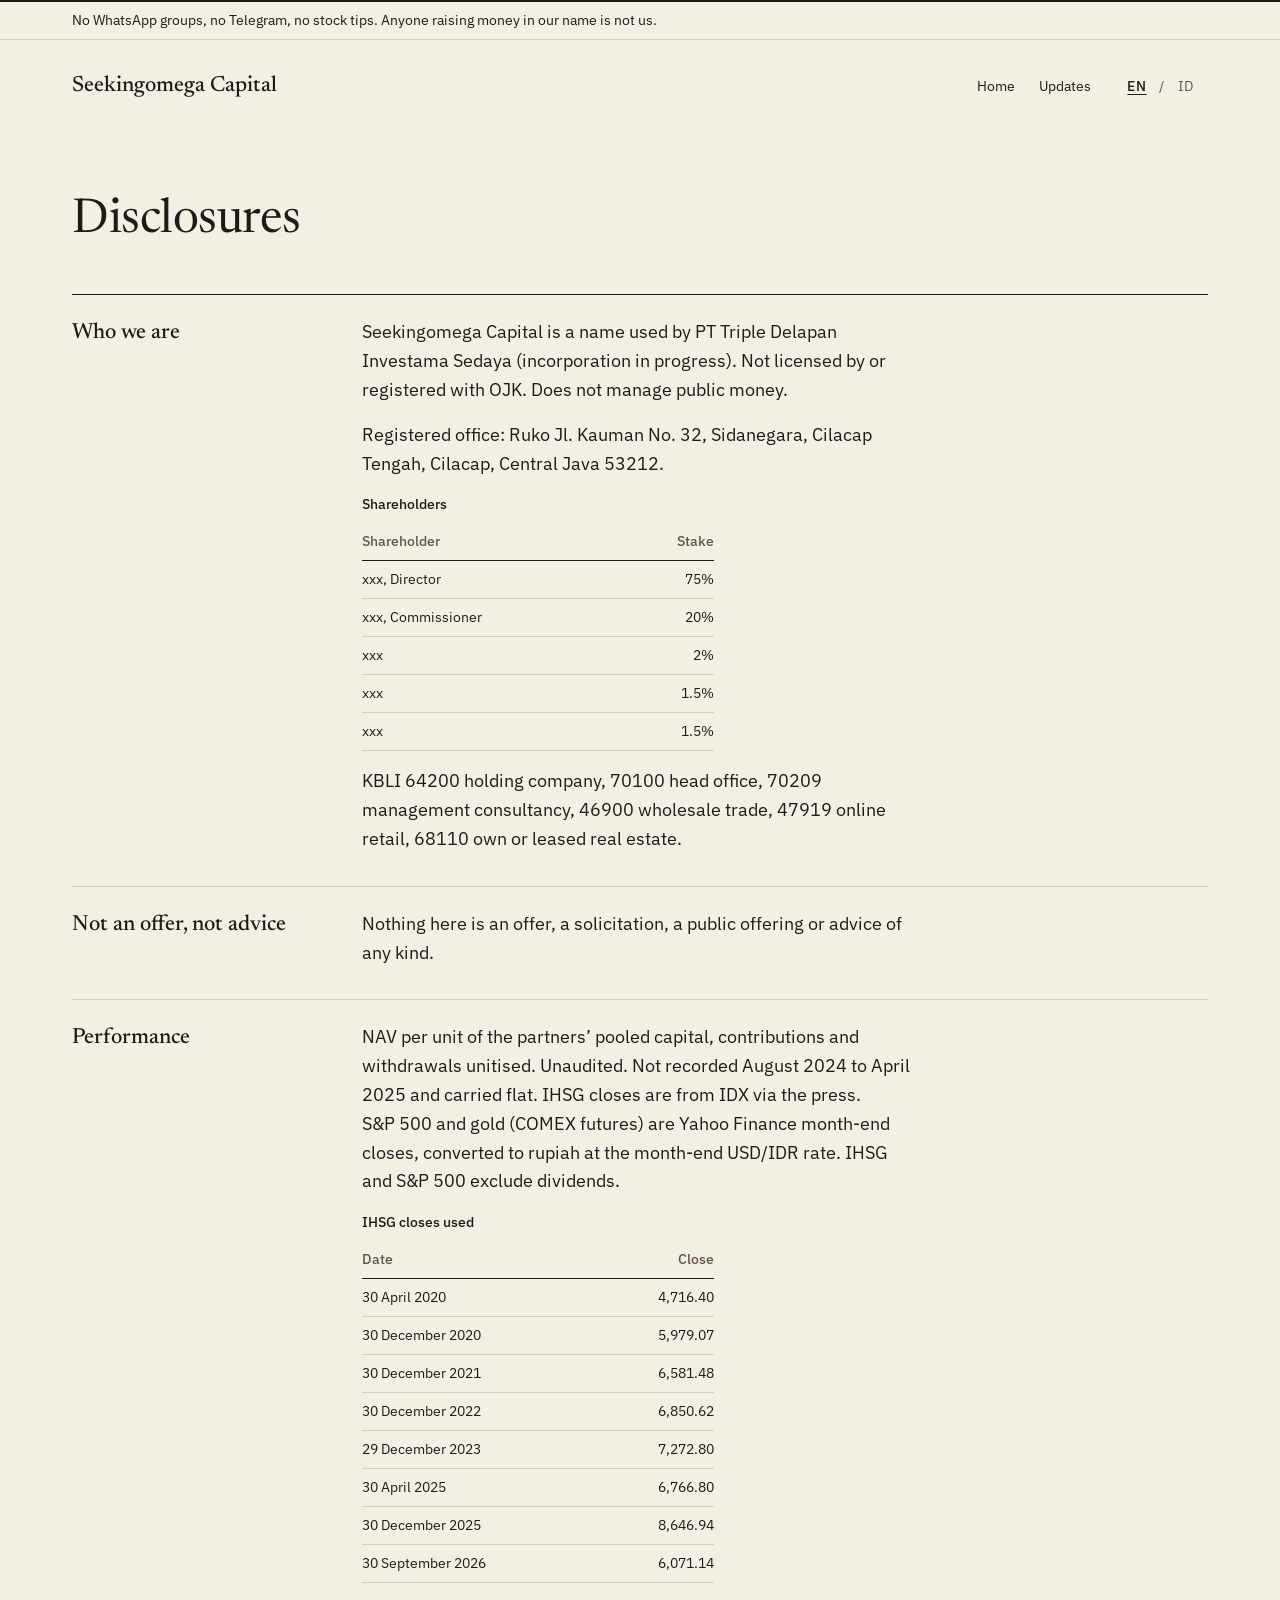
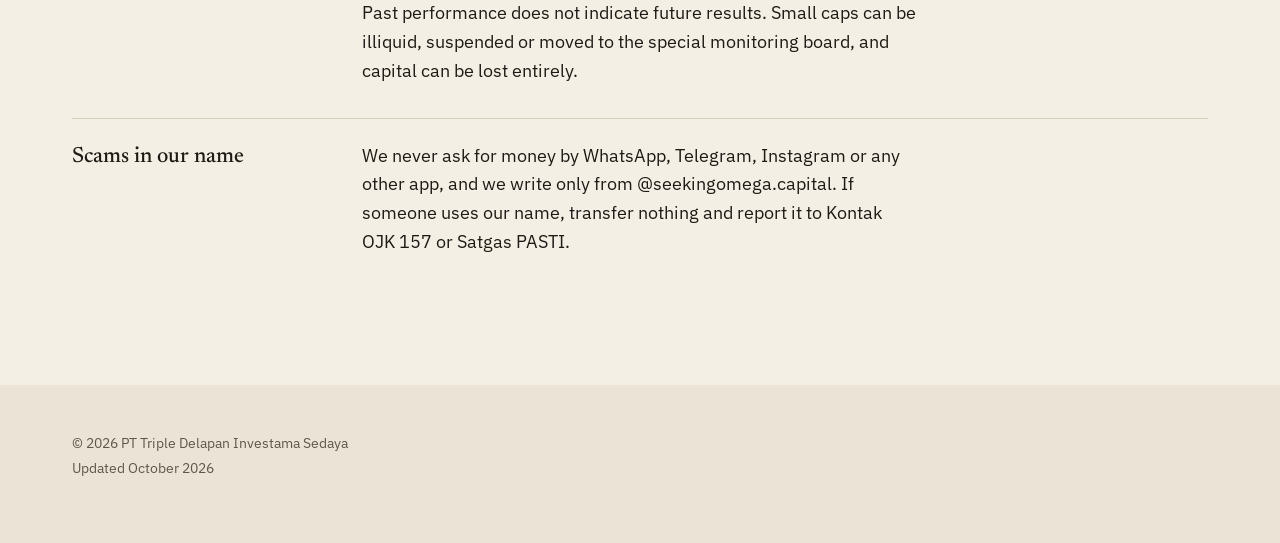
==== commit cb615d60: "Add S&P 500 and gold benchmarks, Rp1 juta simulator, news page - 4-line chart and 4-column record ta" ====
--- a/disclosures/index.html
+++ b/disclosures/index.html
@@ -35,6 +35,7 @@
     <nav class="nav" aria-label="Main" data-i18n-aria="nav.label">
       <ul>
         <li><a href="../" data-i18n="nav.home">Home</a></li>
+        <li><a href="../news/" data-i18n="nav.news">Updates</a></li>
       </ul>
     </nav>
     <div class="lang" role="group" aria-label="Language" data-i18n-aria="lang.label">
@@ -79,7 +80,7 @@
         <div class="wrap grid">
           <h2 id="en-3">Performance</h2>
           <div class="body">
-            <p>NAV per unit of the partners’ pooled capital, contributions and withdrawals unitised. Unaudited. Not recorded August 2024 to April 2025 and carried flat. IHSG closes are from IDX via the press and exclude dividends.</p>
+            <p>NAV per unit of the partners’ pooled capital, contributions and withdrawals unitised. Unaudited. Not recorded August 2024 to April 2025 and carried flat. IHSG closes are from IDX via the press. S&amp;P&nbsp;500 and gold (COMEX futures) are Yahoo Finance month-end closes, converted to rupiah at the month-end USD/IDR rate. IHSG and S&amp;P&nbsp;500 exclude dividends.</p>
             <table class="closes">
               <caption>IHSG closes used</caption>
               <thead><tr><th scope="col">Date</th><th scope="col">Close</th></tr></thead>
@@ -136,7 +137,7 @@
         <div class="wrap grid">
           <h2 id="id-3">Kinerja</h2>
           <div class="body">
-            <p>NAB per unit atas modal gabungan para mitra, setoran dan penarikan dihitung per unit. Tidak diaudit. Tidak tercatat Agustus 2024 s.d. April 2025 dan dianggap tetap. Penutupan IHSG dari data BEI lewat media, tanpa dividen.</p>
+            <p>NAB per unit atas modal gabungan para mitra, setoran dan penarikan dihitung per unit. Tidak diaudit. Tidak tercatat Agustus 2024 s.d. April 2025 dan dianggap tetap. Penutupan IHSG dari data BEI lewat media. S&amp;P&nbsp;500 dan emas (kontrak berjangka COMEX) memakai penutupan akhir bulan dari Yahoo Finance, dikonversi ke rupiah dengan kurs USD/IDR akhir bulan. IHSG dan S&amp;P&nbsp;500 tanpa dividen.</p>
             <table class="closes">
               <caption>Penutupan IHSG yang dipakai</caption>
               <thead><tr><th scope="col">Tanggal</th><th scope="col">Penutupan</th></tr></thead>
--- a/assets/site.css
+++ b/assets/site.css
@@ -459,13 +459,14 @@
   margin-left: 0.15em;
 }
 .ledger-table sup a { text-decoration-line: none; font-weight: 500; }
+.ledger-table .dd-when { display: block; font-size: var(--fm1); line-height: var(--lm1); font-weight: 400; color: var(--ink-muted); }
 .ledger-table sup a:hover { text-decoration-line: underline; }
 
 @media (max-width: 39.99rem) {
   .ledger-table tr {
     display: grid;
-    grid-template-columns: repeat(3, minmax(0, 1fr));
-    column-gap: var(--s-3);
+    grid-template-columns: repeat(4, minmax(0, 1fr));
+    column-gap: var(--s-2);
     align-items: baseline;
   }
   .ledger-table thead tr { border-bottom: 1px solid var(--ink); }
@@ -478,7 +479,6 @@
   .ledger-table th[scope="row"] { grid-column: 1 / -1; padding: var(--s-3) var(--s-2) 0; }
   .ledger-table tbody td, .ledger-table tfoot td { padding: var(--s-1) 0 var(--s-3); }
   .ledger-table tbody td:last-child, .ledger-table tfoot td:last-child { padding-right: var(--s-2); }
-  .ledger-table td[colspan="2"] { grid-column: span 2; }
   .ledger-table tfoot tr:first-child td, .ledger-table tfoot tr + tr td { border-top: 0; }
 }
 @media (max-width: 22.49rem) {
@@ -507,7 +507,7 @@
 @media (min-width: 40rem) {
   .panel { padding: var(--s-5); }
   .ledger-table { font-size: var(--f0); line-height: var(--l0); }
-  .ledger-table th.num { width: 7.5rem; }
+  .ledger-table th.num { width: 6.5rem; }
   .ledger-table thead th.num { white-space: nowrap; }
   .ledger-table td { padding-left: var(--s-5); }
   .ledger-table thead th.num { padding-left: var(--s-5); }
@@ -517,6 +517,8 @@
   .ledger-table tbody th, .ledger-table tbody td { padding-top: var(--s-2); padding-bottom: var(--s-2); }
   .ledger-table tbody .lead,
   .ledger-table tfoot .lead { display: flex; align-items: baseline; align-items: last baseline; }
+  /* Worst fall: figures sit on the label, not on the dates under it. */
+  .ledger-table tfoot .lead { align-items: first baseline; }
   .ledger-table tbody .lead::after {
     content: "";
     flex: 1 1 auto;
@@ -526,9 +528,14 @@
     opacity: 0.55;
   }
 }
+/* Tablet: four figure columns; keep the longest period label on one line. */
+@media (min-width: 40rem) and (max-width: 63.99rem) {
+  .ledger-table th.num { width: 5.5rem; }
+  .ledger-table td, .ledger-table thead th.num { padding-left: var(--s-4); }
+}
 @media (min-width: 64rem) {
   .panel { padding: var(--s-6) var(--s-7) var(--s-6); }
-  .ledger-table th.num { width: 8rem; }
+  .ledger-table th.num { width: 7rem; }
   /* One line per period, leaders included. */
   .ledger-table tbody .lbl { white-space: nowrap; }
   .ledger-table tbody .lead::after { min-width: var(--s-4); }
